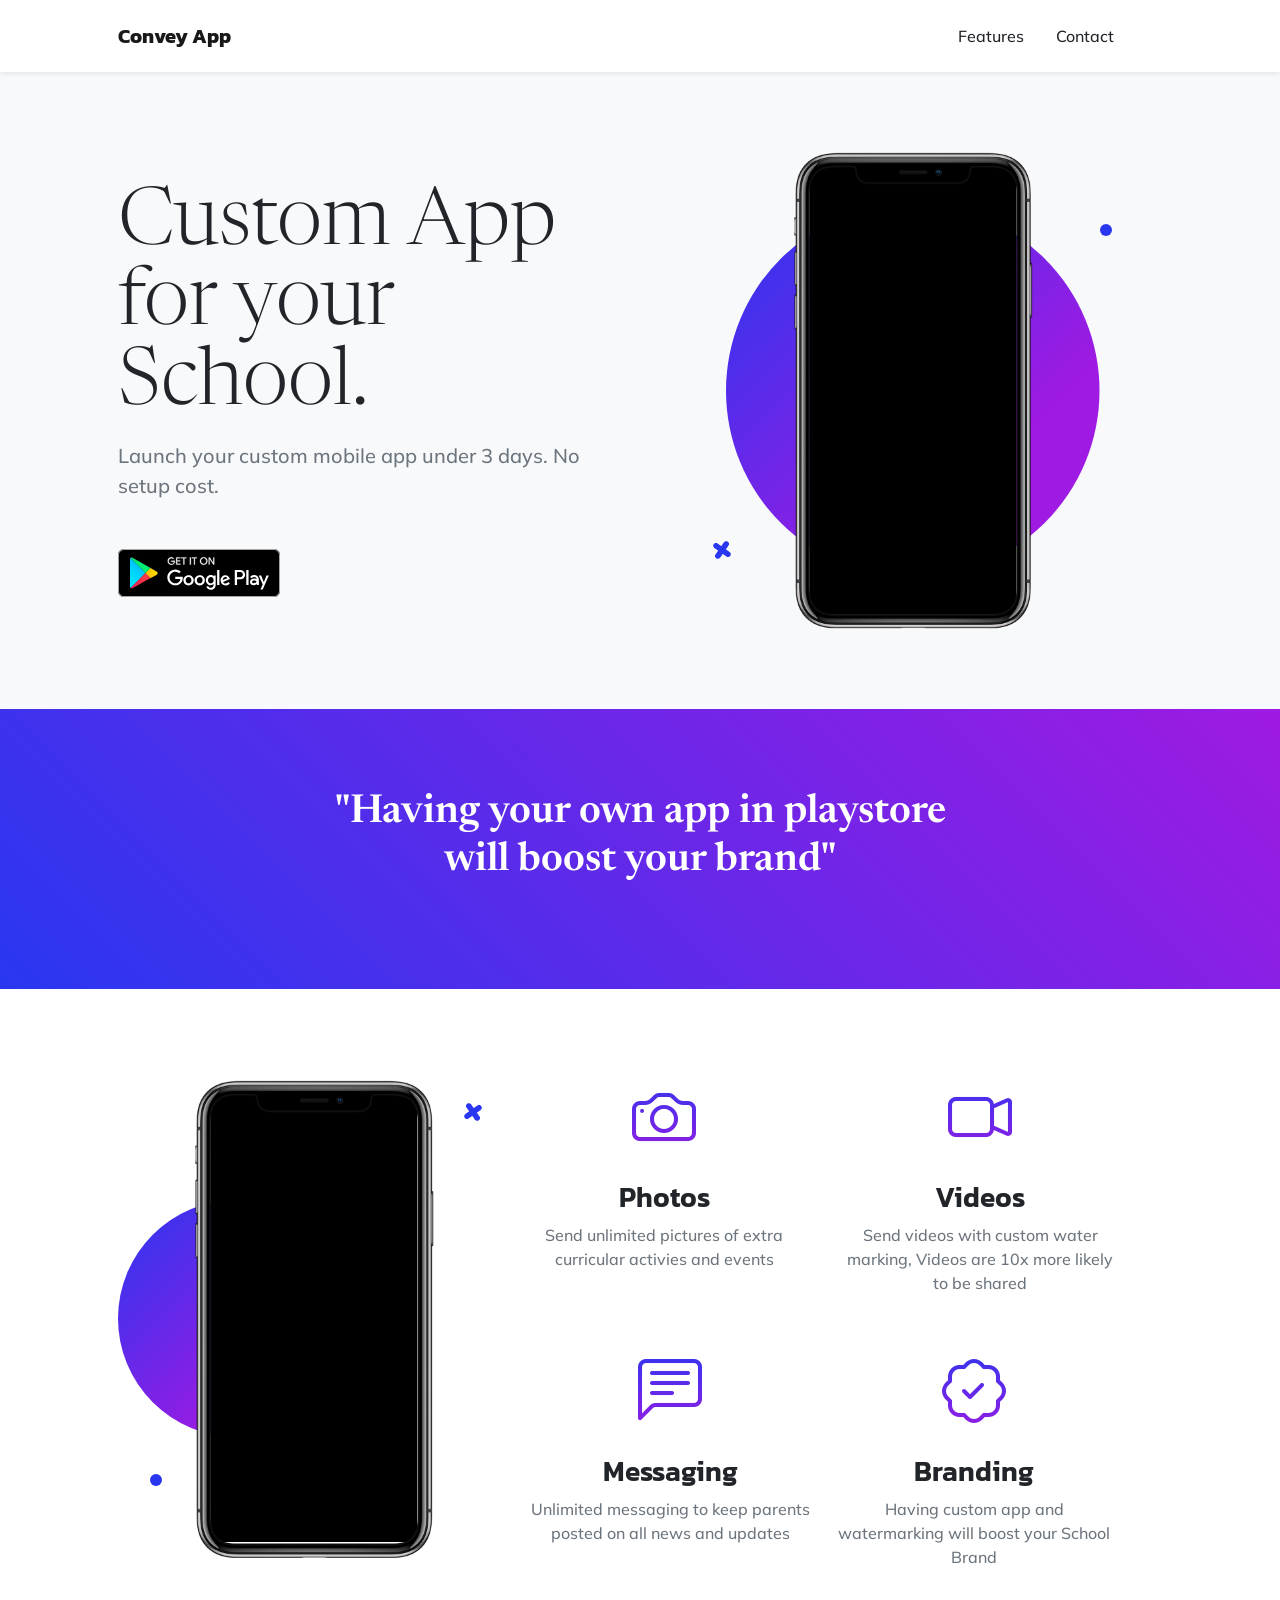
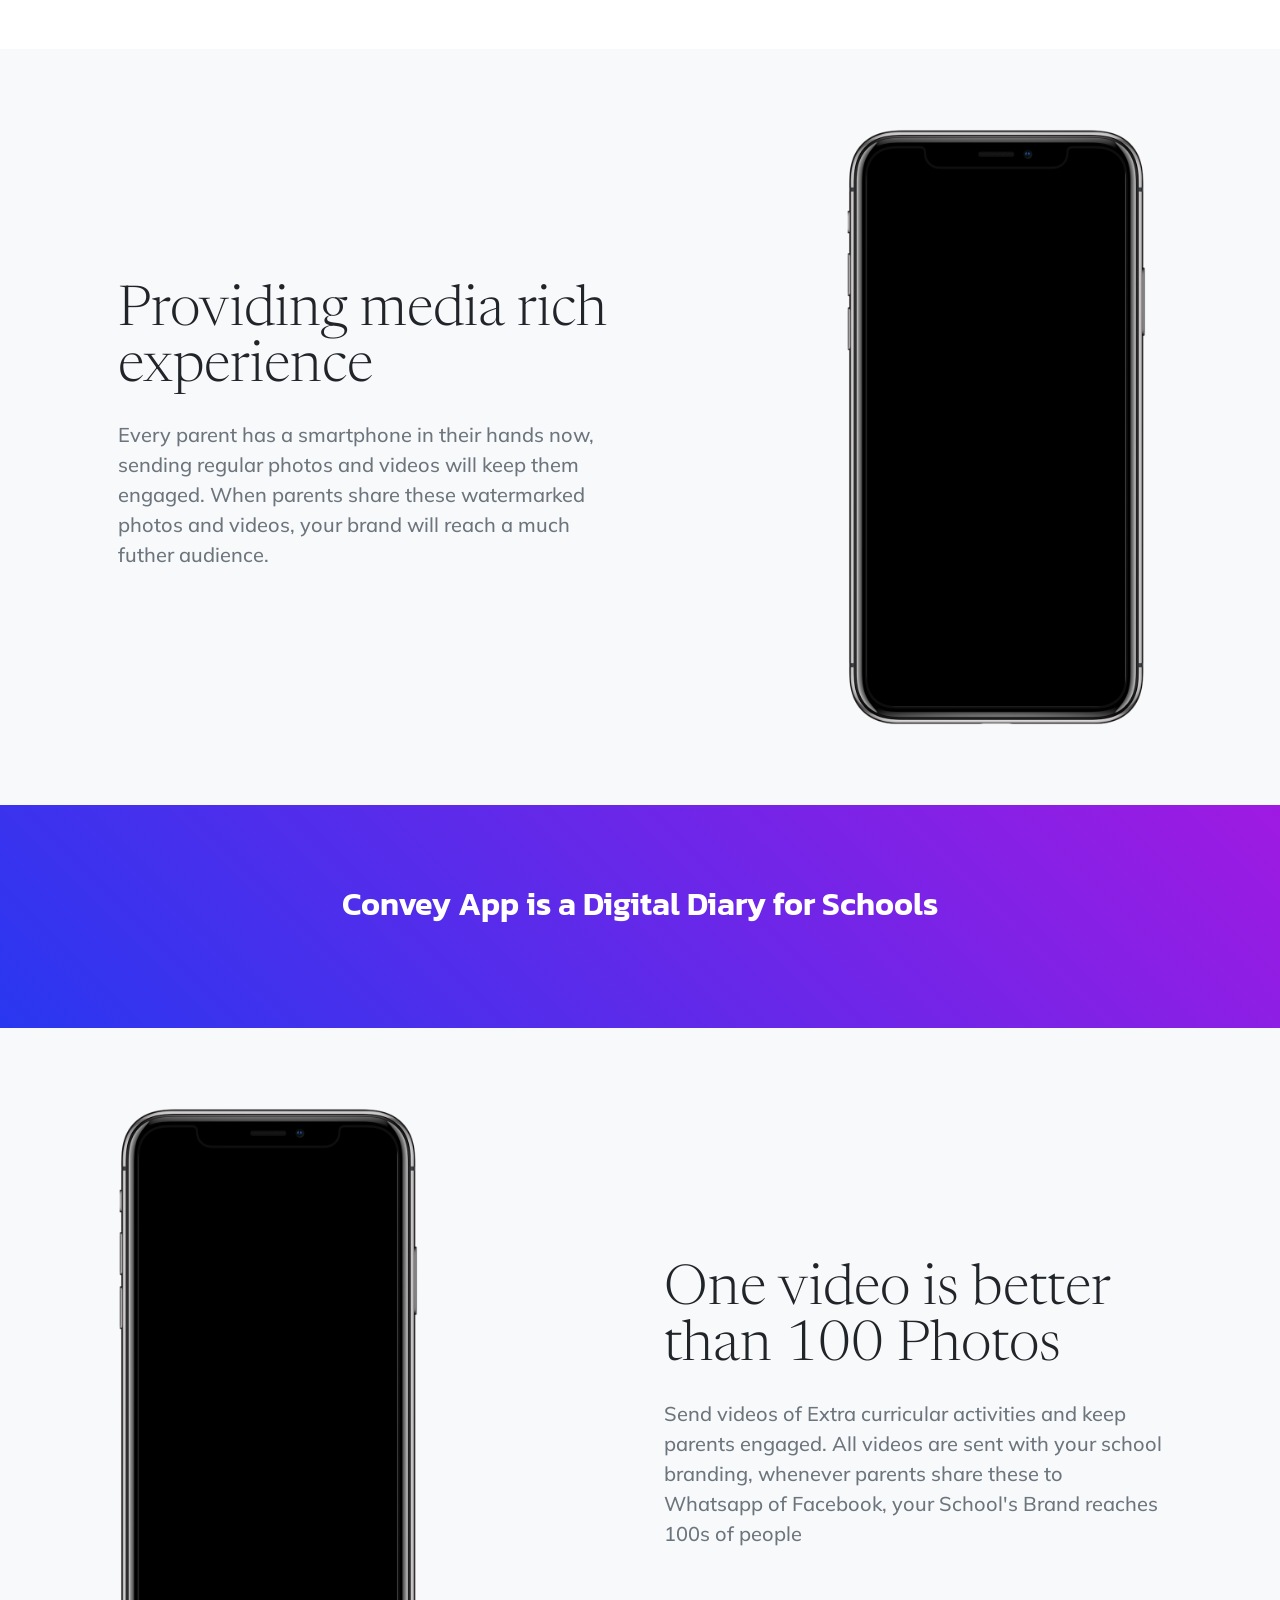
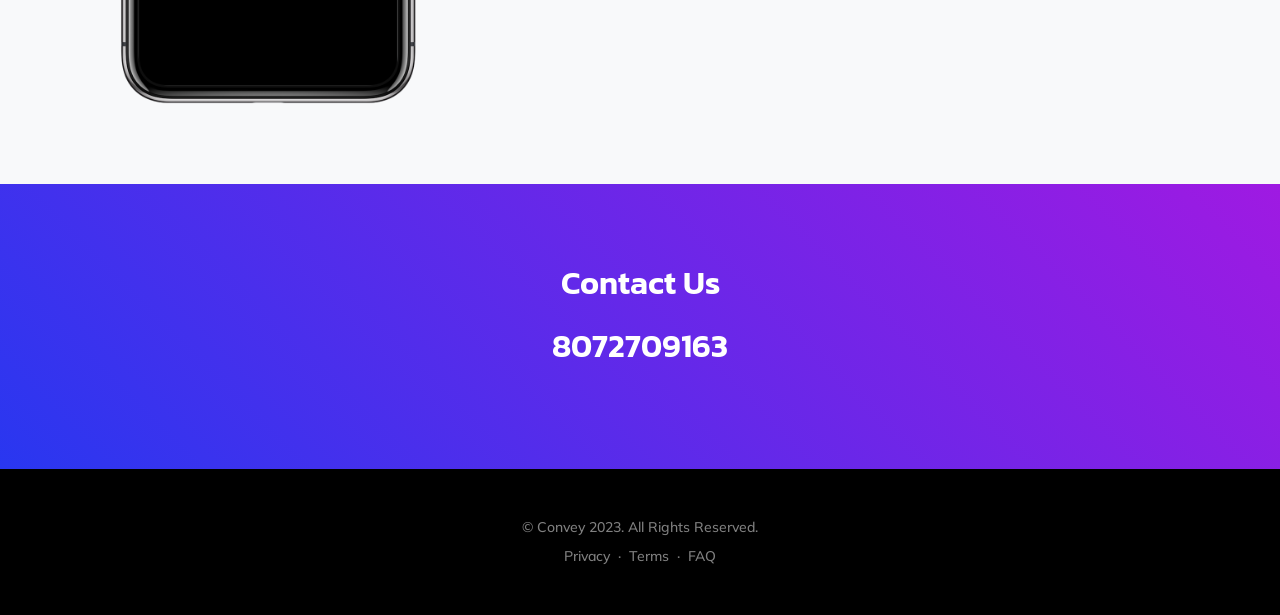
==== index.html @ 908a6364 "Update index.html" ====
<!DOCTYPE html>
<html lang="en">
    <head>
        <meta charset="utf-8" />
        <meta name="viewport" content="width=device-width, initial-scale=1, shrink-to-fit=no" />
        <meta name="description" content="" />
        <meta name="author" content="" />
        <title>Convey</title>
        <link rel="icon" type="image/x-icon" href="assets/favicon.ico" />
        <!-- Bootstrap icons-->
        <link href="https://cdn.jsdelivr.net/npm/bootstrap-icons@1.5.0/font/bootstrap-icons.css" rel="stylesheet" />
        <!-- Google fonts-->
        <link rel="preconnect" href="https://fonts.gstatic.com" />
        <link href="https://fonts.googleapis.com/css2?family=Newsreader:ital,wght@0,600;1,600&amp;display=swap" rel="stylesheet" />
        <link href="https://fonts.googleapis.com/css2?family=Mulish:ital,wght@0,300;0,500;0,600;0,700;1,300;1,500;1,600;1,700&amp;display=swap" rel="stylesheet" />
        <link href="https://fonts.googleapis.com/css2?family=Kanit:ital,wght@0,400;1,400&amp;display=swap" rel="stylesheet" />
        <!-- Core theme CSS (includes Bootstrap)-->
        <link href="css/styles.css" rel="stylesheet" />
    </head>
    <body id="page-top">
        <!-- Navigation-->
        <nav class="navbar navbar-expand-lg navbar-light fixed-top shadow-sm" id="mainNav">
            <div class="container px-5">
                <a class="navbar-brand fw-bold" href="#page-top">Convey App  </a>
                <button class="navbar-toggler" type="button" data-bs-toggle="collapse" data-bs-target="#navbarResponsive" aria-controls="navbarResponsive" aria-expanded="false" aria-label="Toggle navigation">
                    Menu
                    <i class="bi-list"></i>
                </button>
                <div class="collapse navbar-collapse" id="navbarResponsive">
                    <ul class="navbar-nav ms-auto me-4 my-3 my-lg-0">
                        <li class="nav-item"><a class="nav-link me-lg-3" href="#features">Features</a></li>
                        <li class="nav-item"><a class="nav-link me-lg-3" href="#download">Contact</a></li>
                    </ul>
                    
                </div>
            </div>
        </nav>
        <!-- Mashead header-->
        <header class="masthead">
            <div class="container px-5">
                <div class="row gx-5 align-items-center">
                    <div class="col-lg-6">
                        <!-- Mashead text and app badges-->
                        <div class="mb-5 mb-lg-0 text-center text-lg-start">
                            <h1 class="display-1 lh-1 mb-3">Custom App for your School.</h1>
                            <p class="lead fw-normal text-muted mb-5">Launch your custom mobile app under 3 days. No setup cost.</p>
                            <div class="d-flex flex-column flex-lg-row align-items-center">
                                <a class="me-lg-3 mb-4 mb-lg-0" href="#!"><img class="app-badge" src="assets/img/google-play-badge.svg" alt="..." /></a>
                          
                            </div>
                        </div>
                    </div>
                    <div class="col-lg-6">
                        <!-- Masthead device mockup feature-->
                        <div class="masthead-device-mockup">
                            <svg class="circle" viewBox="0 0 100 100" xmlns="https://www.w3.org/2000/svg">
                                <defs>
                                    <linearGradient id="circleGradient" gradientTransform="rotate(45)">
                                        <stop class="gradient-start-color" offset="0%"></stop>
                                        <stop class="gradient-end-color" offset="100%"></stop>
                                    </linearGradient>
                                </defs>
                                <circle cx="50" cy="50" r="50"></circle></svg
                            ><svg class="shape-1 d-none d-sm-block" viewBox="0 0 240.83 240.83" xmlns="https://www.w3.org/2000/svg">
                                <rect x="-32.54" y="78.39" width="305.92" height="84.05" rx="42.03" transform="translate(120.42 -49.88) rotate(45)"></rect>
                                <rect x="-32.54" y="78.39" width="305.92" height="84.05" rx="42.03" transform="translate(-49.88 120.42) rotate(-45)"></rect></svg
                            ><svg class="shape-2 d-none d-sm-block" viewBox="0 0 100 100" xmlns="https://www.w3.org/2000/svg"><circle cx="50" cy="50" r="50"></circle></svg>
                            <div class="device-wrapper">
                                <div class="device" data-device="iPhoneX" data-orientation="portrait" data-color="black">
                                    <div class="screen bg-black">
                                        <!-- PUT CONTENTS HERE:-->
                                        <!-- * * This can be a video, image, or just about anything else.-->
                                        <!-- * * Set the max width of your media to 100% and the height to-->
                                        <!-- * * 100% like the demo example below.-->
                                        <video muted="muted" autoplay="" loop="" style="max-width: 100%; height: 100%"><source src="assets/img/all_scroll.mp4" type="video/mp4" /></video>
                                    </div>
                                </div>
                            </div>
                        </div>
                    </div>
                </div>
            </div>
        </header>
        <!-- Quote/testimonial aside-->
        <aside class="text-center bg-gradient-primary-to-secondary">
            <div class="container px-5">
                <div class="row gx-5 justify-content-center">
                    <div class="col-xl-8">
                        <div class="h2 fs-1 text-white mb-4">"Having your own app in playstore will boost your brand"</div>
                        
                    </div>
                </div>
            </div>
        </aside>
        <!-- App features section-->
        <section id="features">
            <div class="container px-5">
                <div class="row gx-5 align-items-center">
                    <div class="col-lg-8 order-lg-1 mb-5 mb-lg-0">
                        <div class="container-fluid px-5">
                            <div class="row gx-5">
                                <div class="col-md-6 mb-5">
                                    <!-- Feature item-->
                                    <div class="text-center">
                                        <i class="bi-camera icon-feature text-gradient d-block mb-3"></i>
                                        <h3 class="font-alt">Photos </h3>
                                        <p class="text-muted mb-0">Send unlimited pictures of extra curricular activies and events</p>
                                    </div>
                                </div>
                                <div class="col-md-6 mb-5">
                                    <!-- Feature item-->
                                    <div class="text-center">
                                        <i class="bi-camera-video icon-feature text-gradient d-block mb-3"></i>
                                        <h3 class="font-alt">Videos</h3>
                                        <p class="text-muted mb-0">Send videos with custom water marking, Videos are 10x more likely to be shared </p>
                                    </div>
                                </div>
                            </div>
                            <div class="row">
                                <div class="col-md-6 mb-5 mb-md-0">
                                    <!-- Feature item-->
                                    <div class="text-center">
                                        <i class="bi-chat-left-text icon-feature text-gradient d-block mb-3"></i>
                                        <h3 class="font-alt">Messaging</h3>
                                        <p class="text-muted mb-0">Unlimited messaging to keep parents posted on all news and updates</p>
                                    </div>
                                </div>
                                <div class="col-md-6">
                                    <!-- Feature item-->
                                    <div class="text-center">
                                        <i class="bi-patch-check icon-feature text-gradient d-block mb-3"></i>
                                        <h3 class="font-alt">Branding</h3>
                                        <p class="text-muted mb-0">Having custom app and watermarking will boost your School Brand</p>
                                    </div>
                                </div>
                            </div>
                        </div>
                    </div>
                    <div class="col-lg-4 order-lg-0">
                        <!-- Features section device mockup-->
                        <div class="features-device-mockup">
                            <svg class="circle" viewBox="0 0 100 100" xmlns="https://www.w3.org/2000/svg">
                                <defs>
                                    <linearGradient id="circleGradient" gradientTransform="rotate(45)">
                                        <stop class="gradient-start-color" offset="0%"></stop>
                                        <stop class="gradient-end-color" offset="100%"></stop>
                                    </linearGradient>
                                </defs>
                                <circle cx="50" cy="50" r="50"></circle></svg
                            ><svg class="shape-1 d-none d-sm-block" viewBox="0 0 240.83 240.83" xmlns="https://www.w3.org/2000/svg">
                                <rect x="-32.54" y="78.39" width="305.92" height="84.05" rx="42.03" transform="translate(120.42 -49.88) rotate(45)"></rect>
                                <rect x="-32.54" y="78.39" width="305.92" height="84.05" rx="42.03" transform="translate(-49.88 120.42) rotate(-45)"></rect></svg
                            ><svg class="shape-2 d-none d-sm-block" viewBox="0 0 100 100" xmlns="https://www.w3.org/2000/svg"><circle cx="50" cy="50" r="50"></circle></svg>
                            <div class="device-wrapper">
                                <div class="device" data-device="iPhoneX" data-orientation="portrait" data-color="black">
                                    <div class="screen bg-black">
                                        <!-- PUT CONTENTS HERE:-->
                                        <!-- * * This can be a video, image, or just about anything else.-->
                                        <!-- * * Set the max width of your media to 100% and the height to-->
                                        <!-- * * 100% like the demo example below.-->
                                        <video muted="muted" autoplay="" loop="" style="max-width: 100%; height: 100%"><source src="assets/img/no_scroll.mp4" type="video/mp4" /></video>
                                    </div>
                                </div>
                            </div>
                        </div>
                    </div>
                </div>
            </div>
        </section>
        <!-- Basic features section-->
        <section class="bg-light">
            <div class="container px-5">
                <div class="row gx-5 align-items-center justify-content-center justify-content-lg-between">
                    <div class="col-12 col-lg-6">
                        <h2 class="display-4 lh-1 mb-4">Providing media rich experience</h2>
                        <p class="lead fw-normal text-muted mb-5 mb-lg-0">Every parent has a smartphone in their hands now, sending regular photos and videos will keep them engaged. When parents share these watermarked photos and videos, your brand will reach a much futher audience.</p>
                    </div>
                    <div class="col-sm-6 col-md-4">
                        <!-- <div class="px-5 px-sm-0"><img class="img-fluid rounded-circle" src="assets/img/covid.png" alt="..." /></div> -->
                        <div class="device-wrapper">
                            <div class="device" data-device="iPhoneX" data-orientation="portrait" data-color="black">
                                <div class="screen bg-black">
                                    <!-- PUT CONTENTS HERE:-->
                                    <!-- * * This can be a video, image, or just about anything else.-->
                                    <!-- * * Set the max width of your media to 100% and the height to-->
                                    <!-- * * 100% like the demo example below.-->
                                    <video muted="muted" autoplay="" loop="" style="max-width: 100%; height: 100%"><source src="assets/img/photo_scroll.mp4" type="video/mp4" /></video>
                                </div>
                            </div>
                        </div>
                    </div>
                   
                </div>
            </div>
        </section>  
         <section class="bg-gradient-primary-to-secondary" id="">
            <div class="container px-5">
                <!-- <h2 class="text-center text-white font-alt mb-4">Contact Now </h2> -->
                 <h2 class="text-center text-white font-alt mb-4">Convey App is a Digital Diary for Schools </h2>
                
            </div>
        </section>
        <!-- Call to action section-->
        <section class="bg-light">
            <div class="container px-5">
                <div class="row gx-5 align-items-center justify-content-center justify-content-lg-between">
                    <div class="col-sm-6 col-md-4">
                        <div class="device-wrapper">
                            <div class="device" data-device="iPhoneX" data-orientation="portrait" data-color="black">
                                <div class="screen bg-black">
                                    <!-- PUT CONTENTS HERE:-->
                                    <!-- * * This can be a video, image, or just about anything else.-->
                                    <!-- * * Set the max width of your media to 100% and the height to-->
                                    <!-- * * 100% like the demo example below.-->
                                    <video muted="muted" autoplay="" loop="" style="max-width: 100%; height: 100%"><source src="assets/img/video_scroll.mp4" type="video/mp4" /></video>
                                </div>
                            </div>
                        </div>
                    </div>
                    <div class="col-12 col-lg-6">
                        <!-- <div class="px-5 px-sm-0"><img class="img-fluid rounded-circle" src="assets/img/covid.png" alt="..." /></div> -->
                        <h2 class="display-4 lh-1 mb-4">One video is better than 100 Photos</h2>
                        <p class="lead fw-normal text-muted mb-5 mb-lg-0">Send videos of Extra curricular activities and keep parents engaged. All videos are sent with your school branding, whenever parents share these to Whatsapp of Facebook, your School's Brand reaches 100s of people</p>
                    </div>
                   
                </div>
            </div>
        </section>  
        <!-- App badge section-->
        <section class="bg-gradient-primary-to-secondary" id="download">
            <div class="container px-5">
                <h2 class="text-center text-white font-alt mb-4">Contact Us</h2>
                 <h2 class="text-center text-white font-alt mb-4">8072709163</h2>
                
            </div>
        </section>
        <!-- Footer-->
        <footer class="bg-black text-center py-5">
            <div class="container px-5">
                <div class="text-white-50 small">
                    <div class="mb-2">&copy; Convey 2023. All Rights Reserved.</div>
                    <a href="#!">Privacy</a>
                    <span class="mx-1">&middot;</span>
                    <a href="#!">Terms</a>
                    <span class="mx-1">&middot;</span>
                    <a href="#!">FAQ</a>
                </div>
            </div>
        </footer>
        <!-- Feedback Modal-->
        <div class="modal fade" id="feedbackModal" tabindex="-1" aria-labelledby="feedbackModalLabel" aria-hidden="true">
            <div class="modal-dialog modal-dialog-centered">
                <div class="modal-content">
                    <div class="modal-header bg-gradient-primary-to-secondary p-4">
                        <h5 class="modal-title font-alt text-white" id="feedbackModalLabel">Send feedback</h5>
                        <button class="btn-close btn-close-white" type="button" data-bs-dismiss="modal" aria-label="Close"></button>
                    </div>
                    <div class="modal-body border-0 p-4">
                        <!-- * * * * * * * * * * * * * * *-->
                        <!-- * * SB Forms Contact Form * *-->
                        <!-- * * * * * * * * * * * * * * *-->
                        <!-- This form is pre-integrated with SB Forms.-->
                        <!-- To make this form functional, sign up at-->
                        <!-- https://startbootstrap.com/solution/contact-forms-->
                        <!-- to get an API token!-->
                        <form id="contactForm" data-sb-form-api-token="API_TOKEN">
                            <!-- Name input-->
                            <div class="form-floating mb-3">
                                <input class="form-control" id="name" type="text" placeholder="Enter your name..." data-sb-validations="required" />
                                <label for="name">Full name</label>
                                <div class="invalid-feedback" data-sb-feedback="name:required">A name is required.</div>
                            </div>
                            <!-- Email address input-->
                            <div class="form-floating mb-3">
                                <input class="form-control" id="email" type="email" placeholder="name@example.com" data-sb-validations="required,email" />
                                <label for="email">Email address</label>
                                <div class="invalid-feedback" data-sb-feedback="email:required">An email is required.</div>
                                <div class="invalid-feedback" data-sb-feedback="email:email">Email is not valid.</div>
                            </div>
                            <!-- Phone number input-->
                            <div class="form-floating mb-3">
                                <input class="form-control" id="phone" type="tel" placeholder="(123) 456-7890" data-sb-validations="required" />
                                <label for="phone">Phone number</label>
                                <div class="invalid-feedback" data-sb-feedback="phone:required">A phone number is required.</div>
                            </div>
                            <!-- Message input-->
                            <div class="form-floating mb-3">
                                <textarea class="form-control" id="message" type="text" placeholder="Enter your message here..." style="height: 10rem" data-sb-validations="required"></textarea>
                                <label for="message">Message</label>
                                <div class="invalid-feedback" data-sb-feedback="message:required">A message is required.</div>
                            </div>
                            <!-- Submit success message-->
                            <!---->
                            <!-- This is what your users will see when the form-->
                            <!-- has successfully submitted-->
                            <div class="d-none" id="submitSuccessMessage">
                                <div class="text-center mb-3">
                                    <div class="fw-bolder">Form submission successful!</div>
                                    To activate this form, sign up at
                                    <br />
                                    <a href="https://startbootstrap.com/solution/contact-forms">https://startbootstrap.com/solution/contact-forms</a>
                                </div>
                            </div>
                            <!-- Submit error message-->
                            <!---->
                            <!-- This is what your users will see when there is-->
                            <!-- an error submitting the form-->
                            <div class="d-none" id="submitErrorMessage"><div class="text-center text-danger mb-3">Error sending message!</div></div>
                            <!-- Submit Button-->
                            <div class="d-grid"><button class="btn btn-primary rounded-pill btn-lg disabled" id="submitButton" type="submit">Submit</button></div>
                        </form>
                    </div>
                </div>
            </div>
        </div>
        <!-- Bootstrap core JS-->
        <script src="https://cdn.jsdelivr.net/npm/bootstrap@5.0.2/dist/js/bootstrap.bundle.min.js"></script>
        <!-- Core theme JS-->
        <script src="js/scripts.js"></script>
        <!-- * * * * * * * * * * * * * * * * * * * * * * * * * * * * * * * * * * * * * * * *-->
        <!-- * *                               SB Forms JS                               * *-->
        <!-- * * Activate your form at https://startbootstrap.com/solution/contact-forms * *-->
        <!-- * * * * * * * * * * * * * * * * * * * * * * * * * * * * * * * * * * * * * * * *-->
        <script src="https://cdn.startbootstrap.com/sb-forms-latest.js"></script>
    </body>
</html>
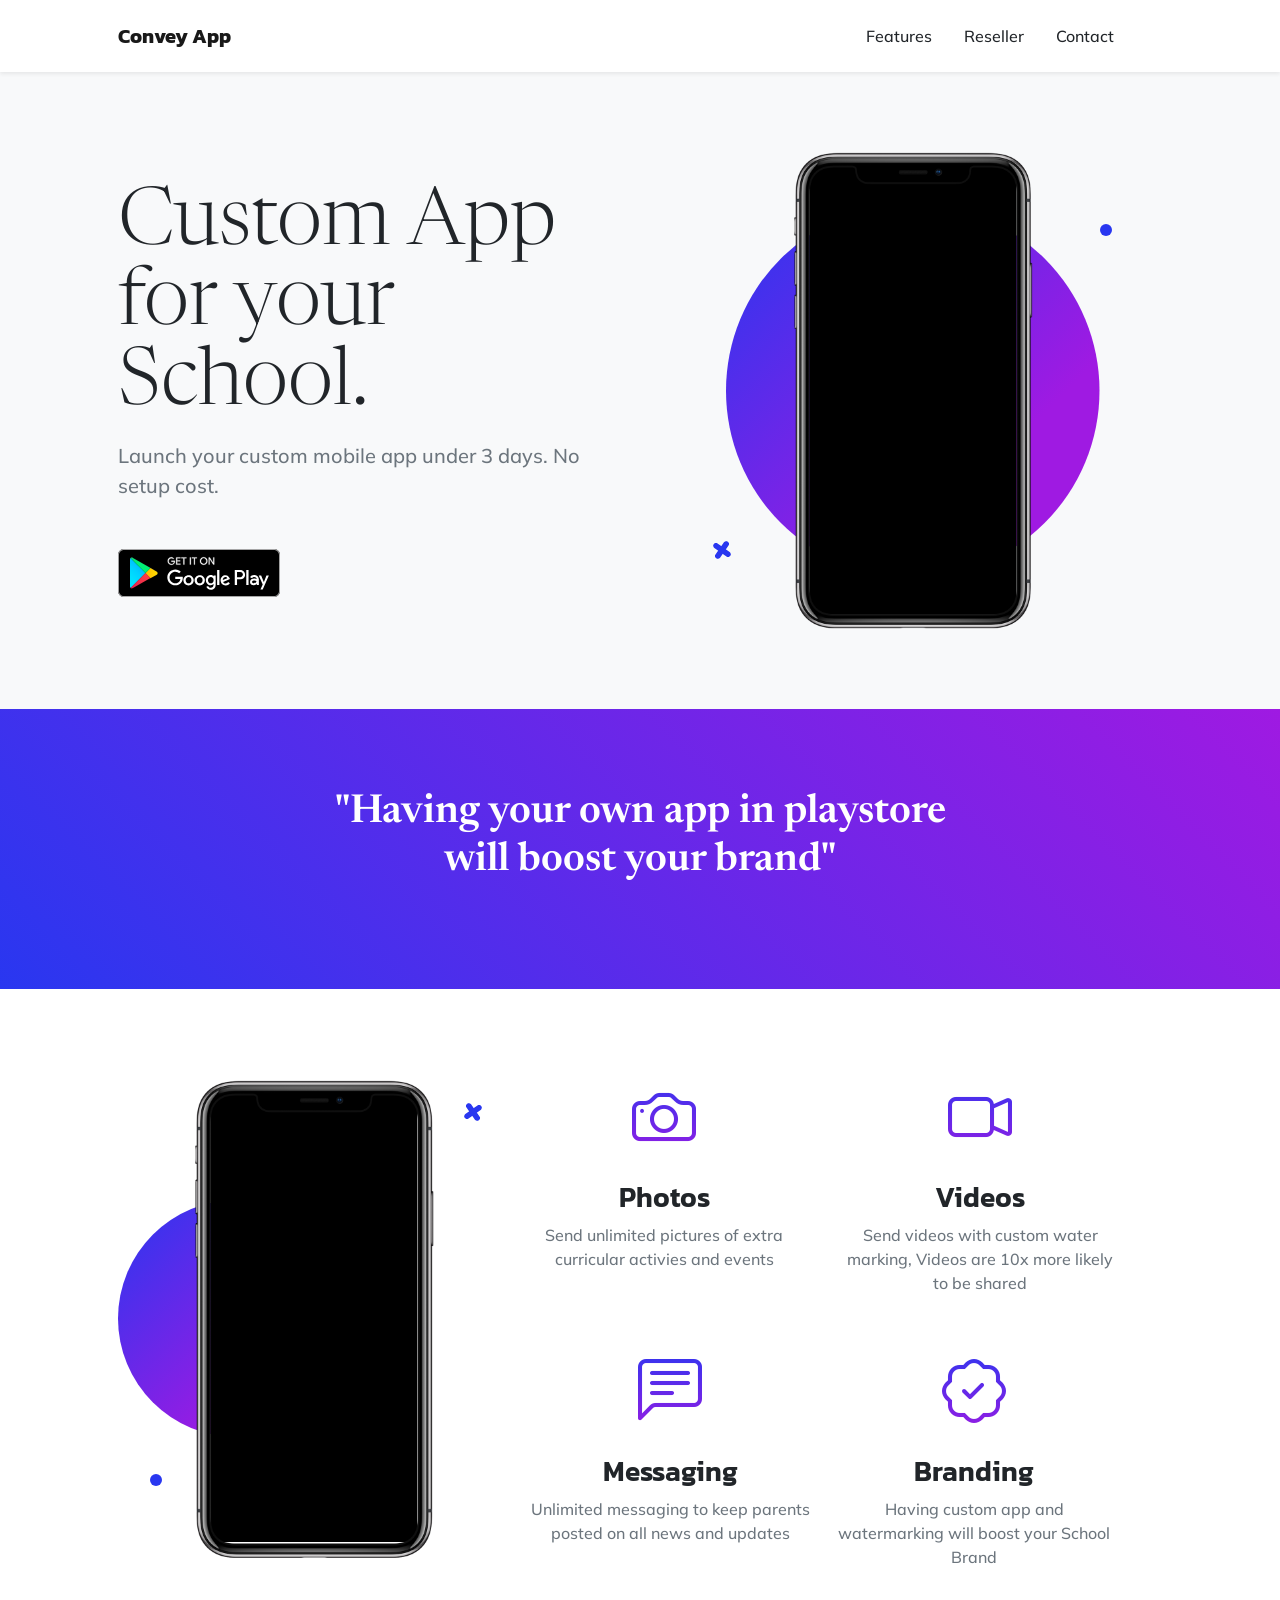
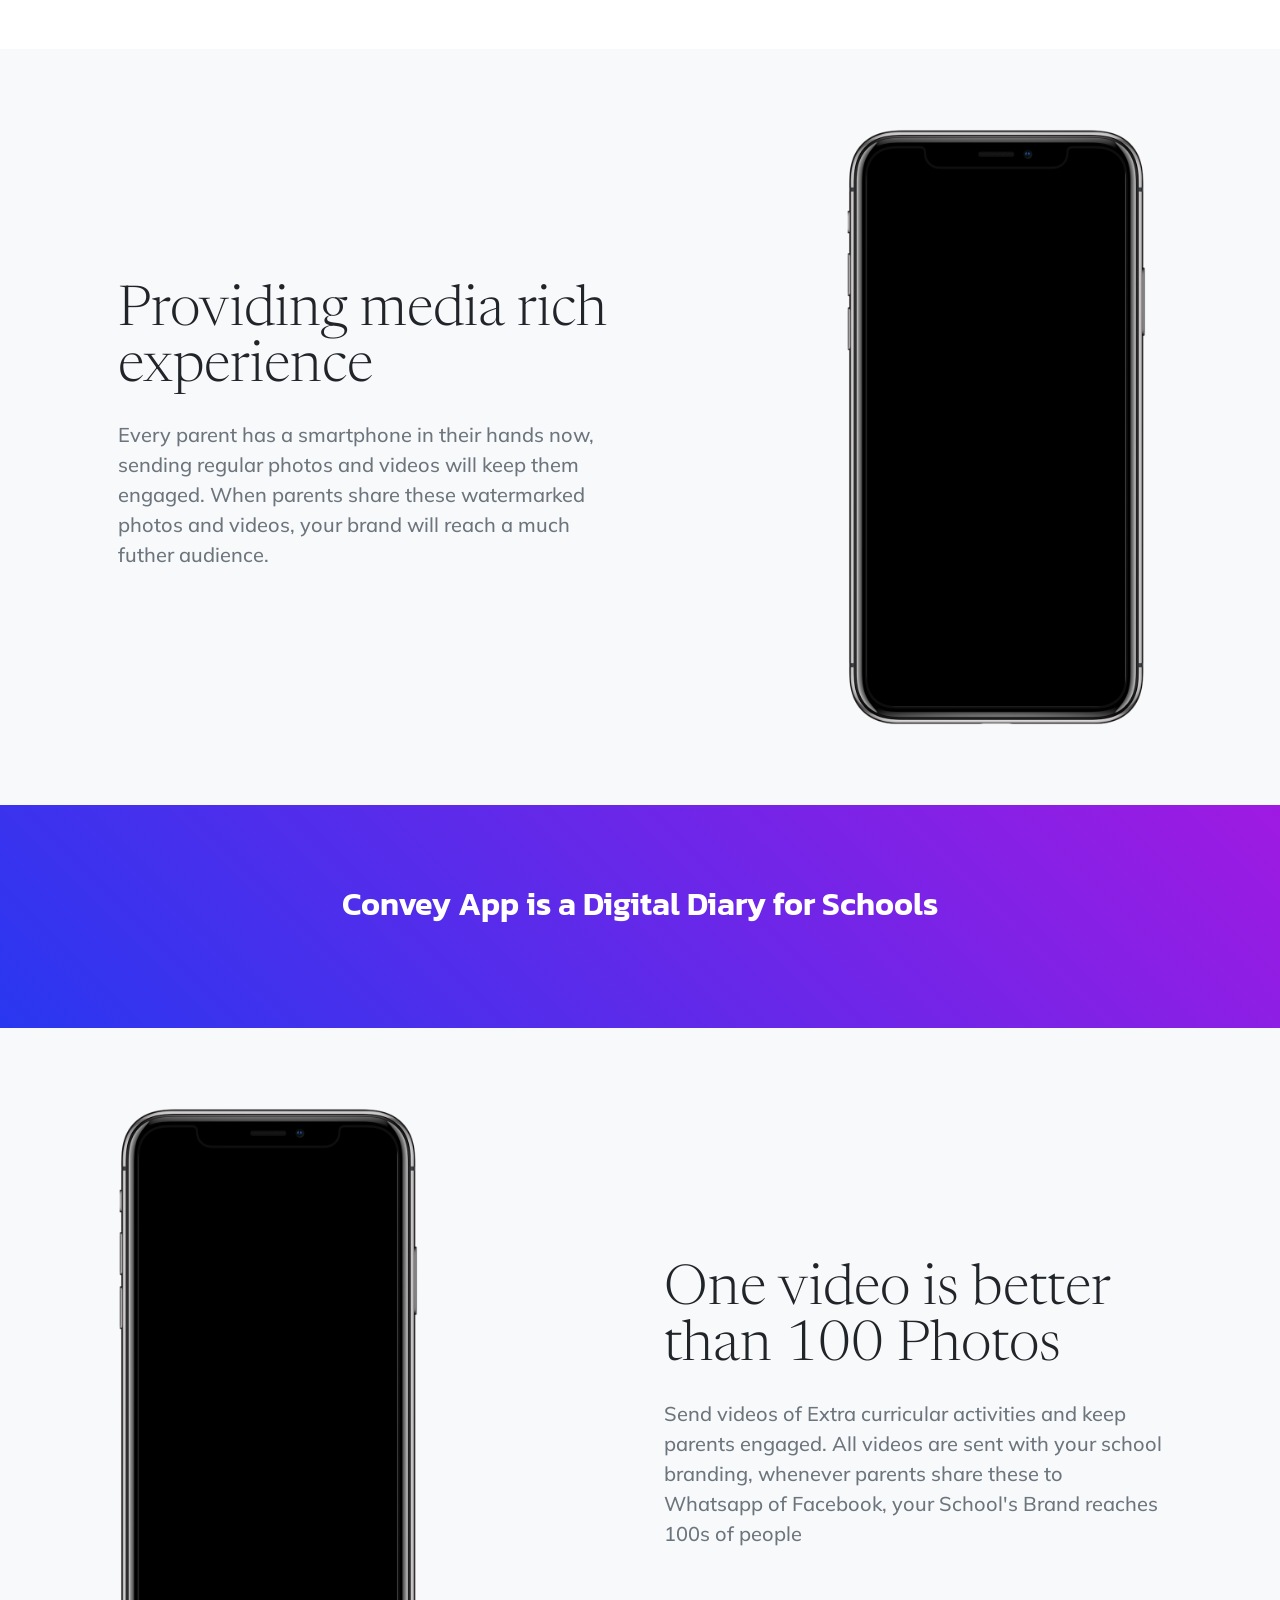
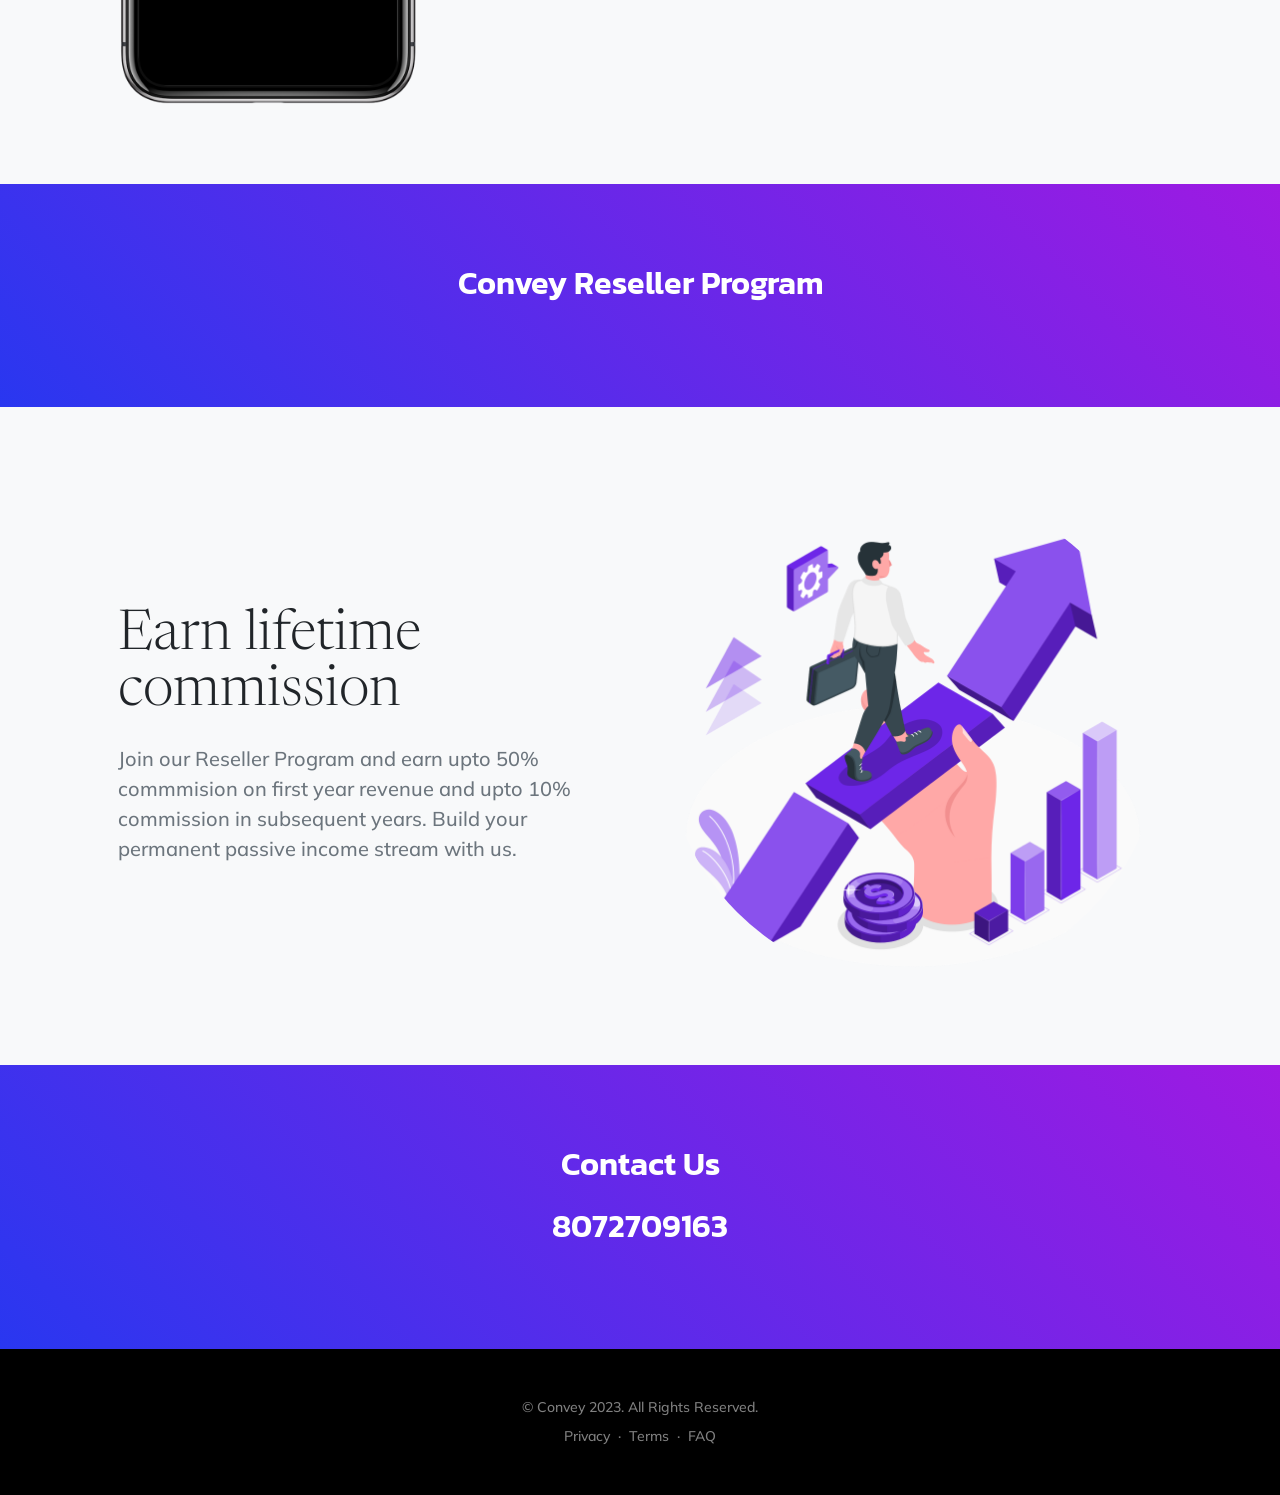
==== commit b778316b: "reseller program added" ====
--- a/index.html
+++ b/index.html
@@ -28,8 +28,11 @@
                 </button>
                 <div class="collapse navbar-collapse" id="navbarResponsive">
                     <ul class="navbar-nav ms-auto me-4 my-3 my-lg-0">
+                        
                         <li class="nav-item"><a class="nav-link me-lg-3" href="#features">Features</a></li>
-                        <li class="nav-item"><a class="nav-link me-lg-3" href="#download">Contact</a></li>
+                        <li class="nav-item"><a class="nav-link me-lg-3" href="#reseller">Reseller</a></li>
+                        <li class="nav-item"><a class="nav-link me-lg-3" href="#contact">Contact</a></li>
+                        
                     </ul>
                     
                 </div>
@@ -227,11 +230,32 @@
             </div>
         </section>  
         <!-- App badge section-->
-        <section class="bg-gradient-primary-to-secondary" id="download">
-            <div class="container px-5">
-                <h2 class="text-center text-white font-alt mb-4">Contact Us</h2>
+        <section class="bg-gradient-primary-to-secondary" id="reseller">
+            <div class="container px-5">
+                <h2 class="text-center text-white font-alt mb-4">Convey Reseller Program  </h2>
+                
+            </div>
+        </section>
+        <section class="bg-light">
+            <div class="container px-5">
+                <div class="row gx-5 align-items-center justify-content-center justify-content-lg-between">
+                    <div class="col-12 col-lg-6">
+                        <h2 class="display-4 lh-1 mb-4">Earn lifetime commission</h2>
+                        <p class="lead fw-normal text-muted mb-5 mb-lg-0">Join our Reseller Program and earn upto 50% commmision on first year revenue and upto 10% commission in subsequent years. Build your permanent passive income stream with us.</p>
+                    </div>
+                    <div class="col-sm-8 col-md-6">
+                        <div class="px-5 px-sm-0"><img class="img-fluid rounded-circle" src="assets/img/reseller_1.png" alt="..." /></div>
+                    </div>
+                   
+                </div>
+            </div>
+        </section>  
+         <section class="bg-gradient-primary-to-secondary" id="contact">
+            <div class="container px-5">
+                <!-- <h2 class="text-center text-white font-alt mb-4">Contact Now </h2> -->
+                 
+                 <h2 class="text-center text-white font-alt mb-4">Contact Us</h2>
                  <h2 class="text-center text-white font-alt mb-4">8072709163</h2>
-                
             </div>
         </section>
         <!-- Footer-->
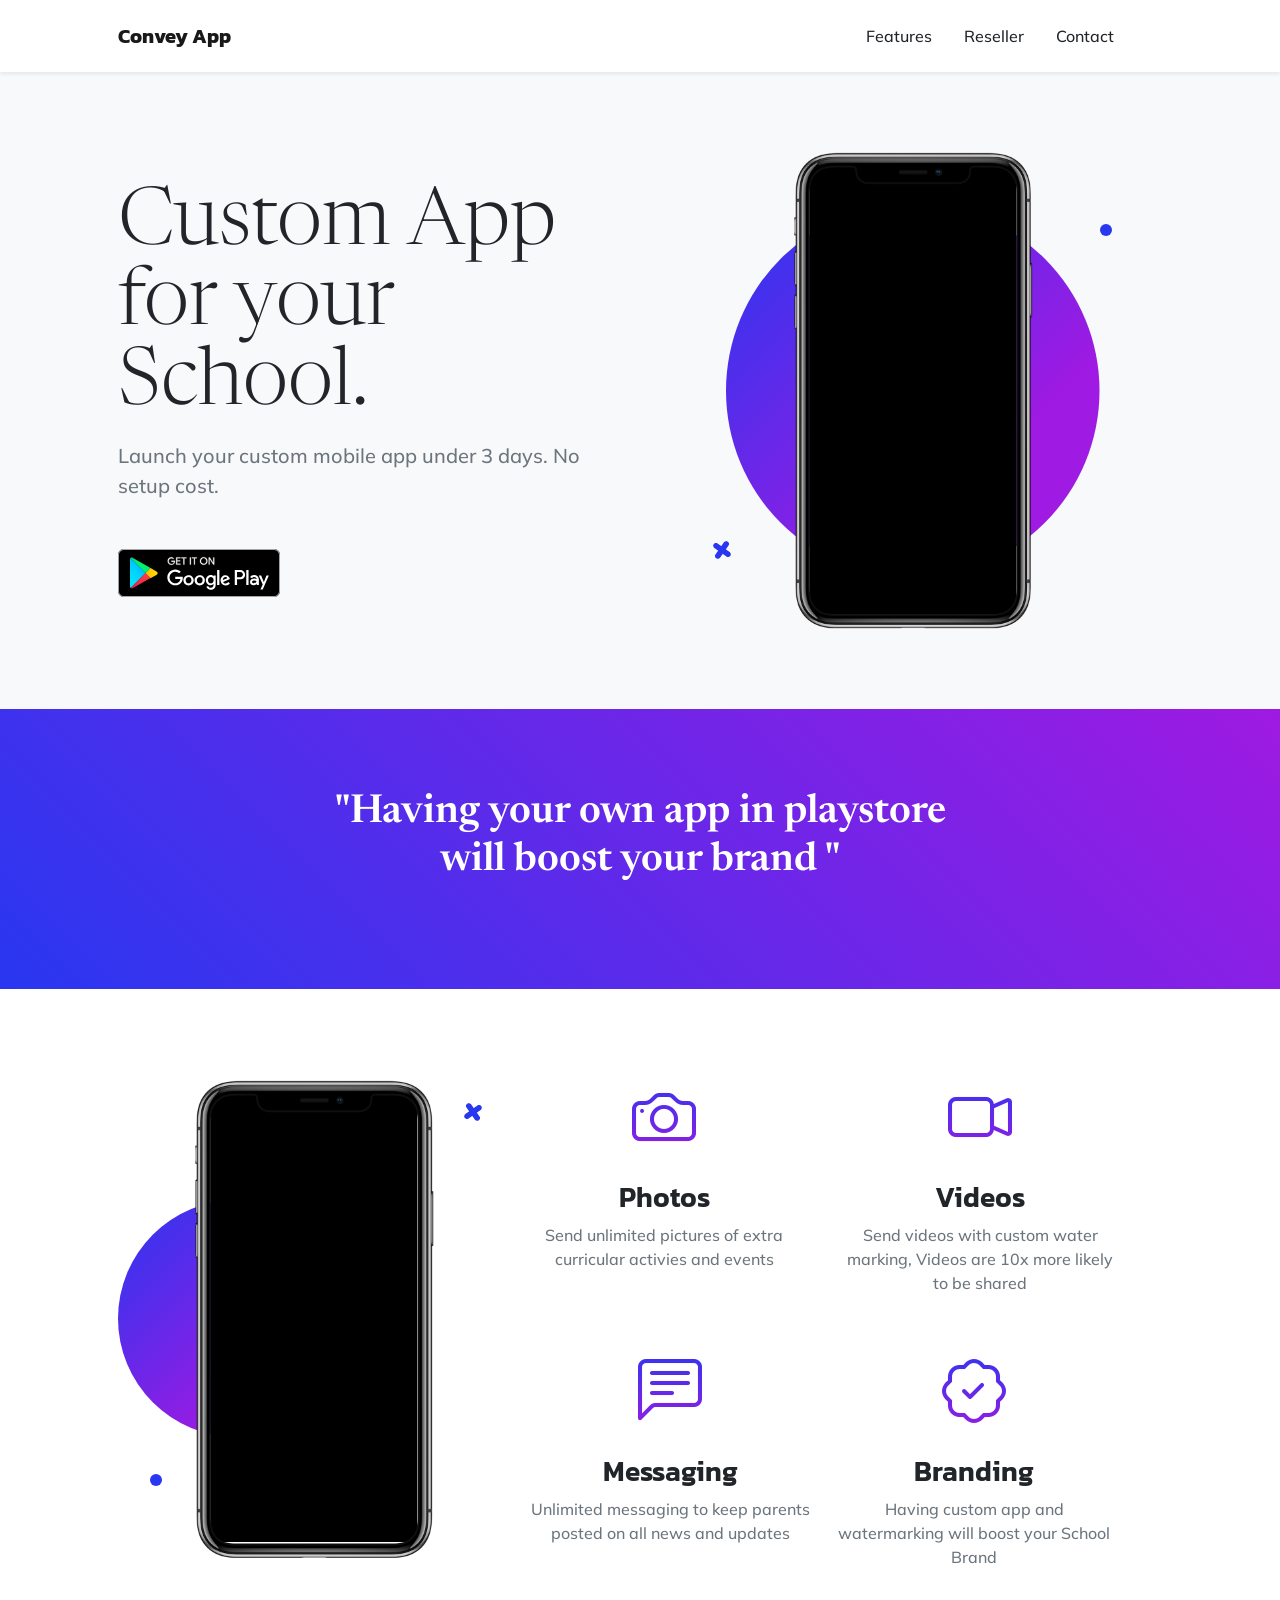
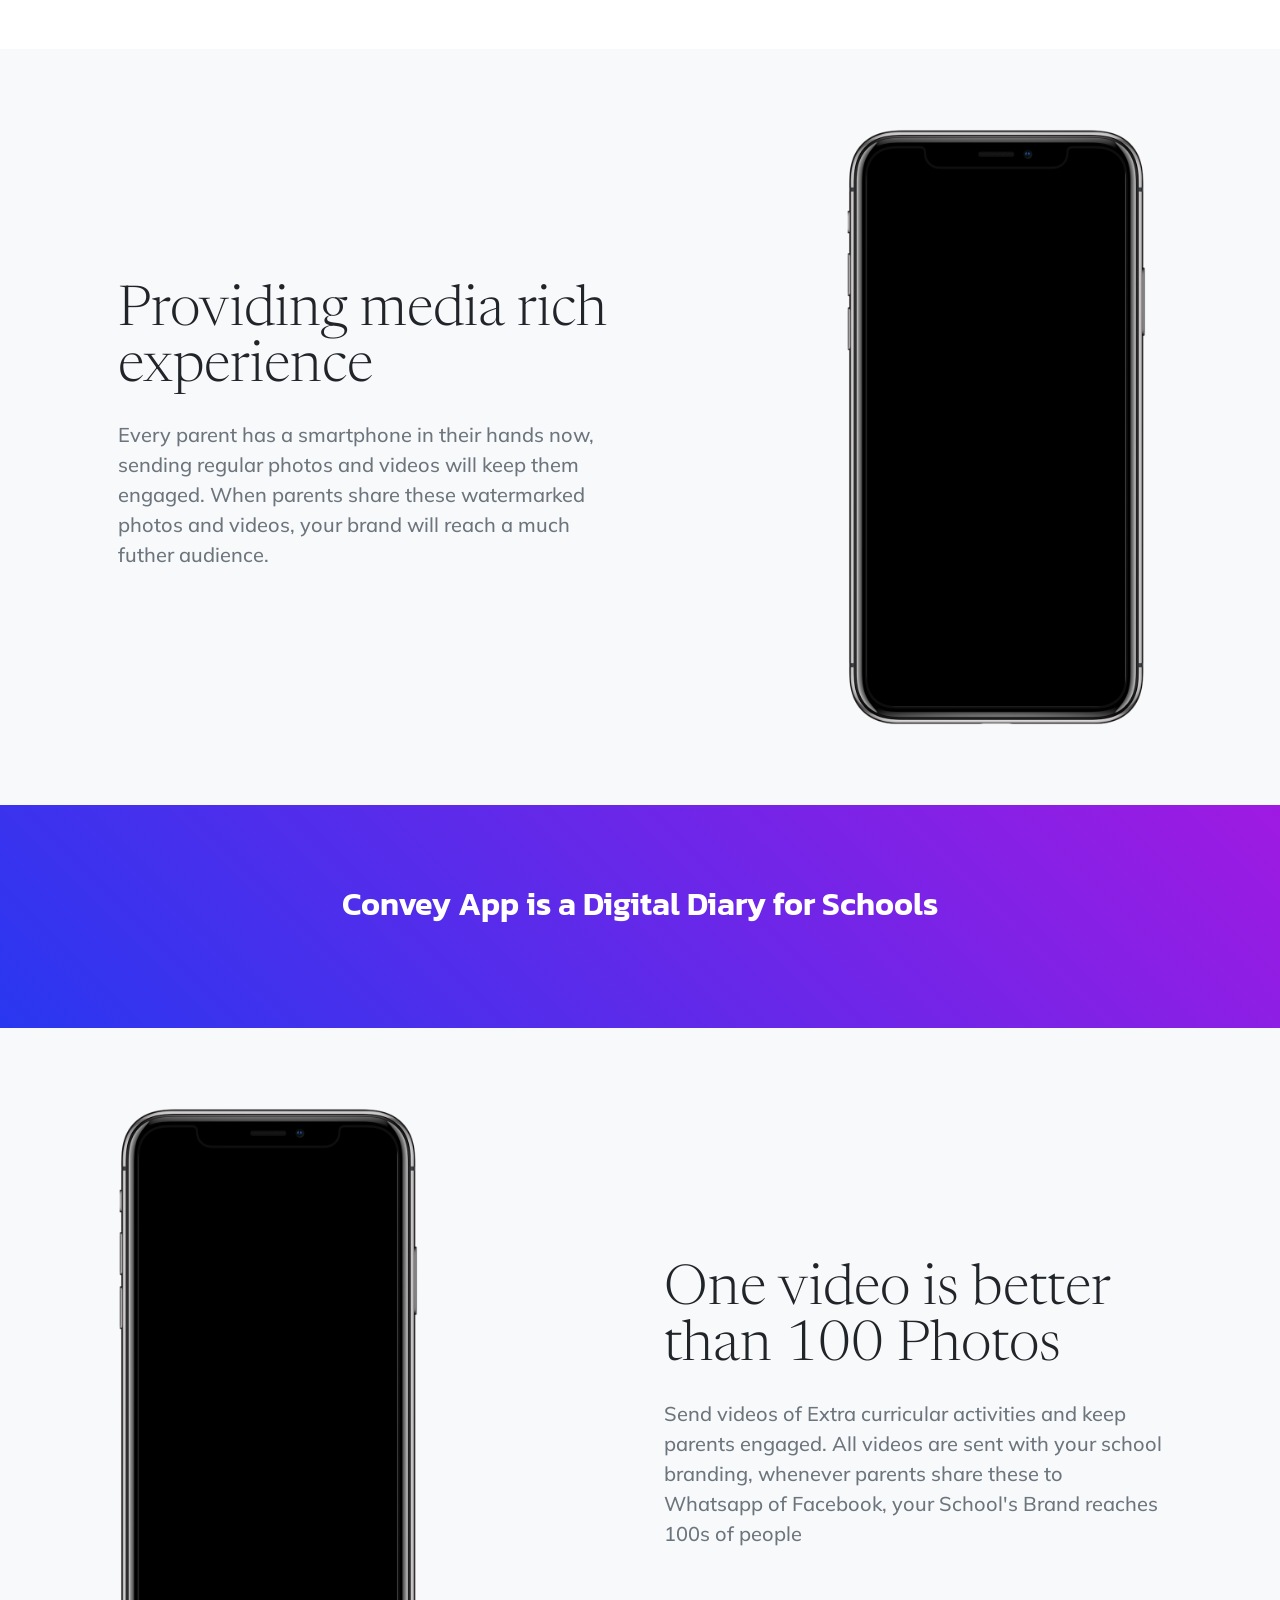
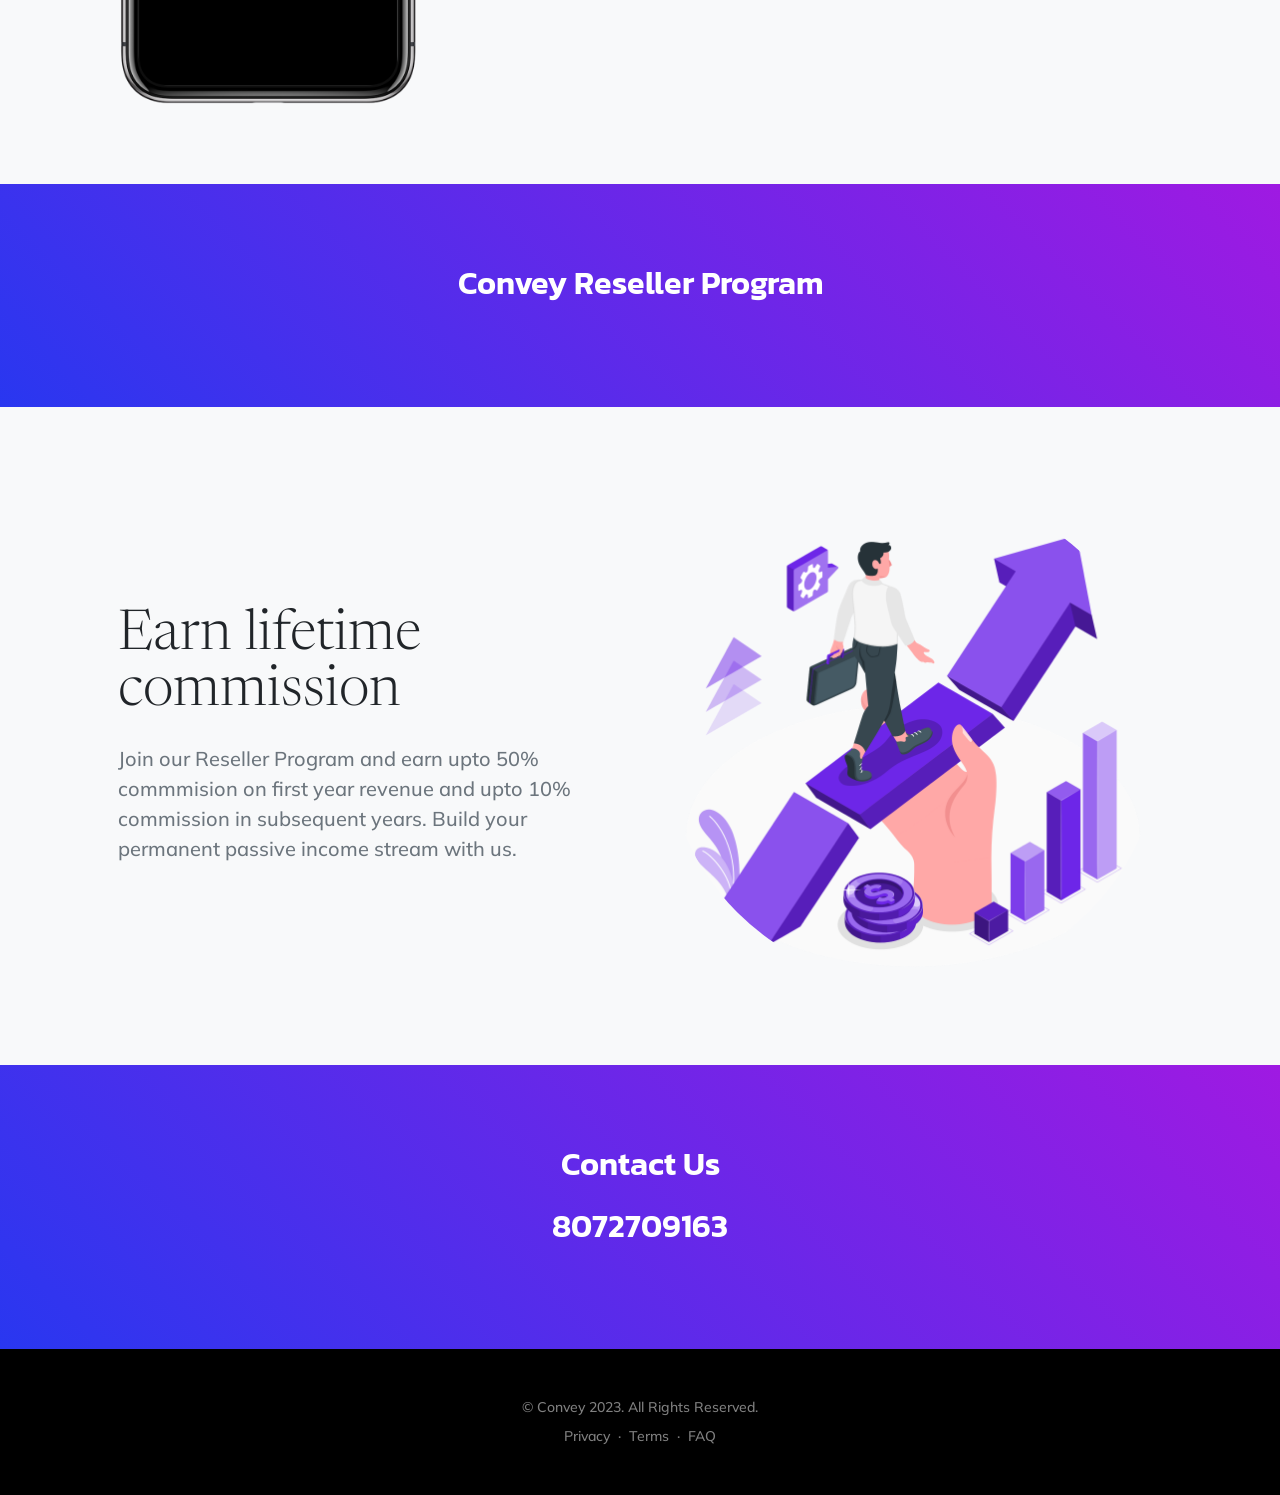
==== commit aec98d1c: "Update index.html" ====
--- a/index.html
+++ b/index.html
@@ -21,7 +21,7 @@
         <!-- Navigation-->
         <nav class="navbar navbar-expand-lg navbar-light fixed-top shadow-sm" id="mainNav">
             <div class="container px-5">
-                <a class="navbar-brand fw-bold" href="#page-top">Convey App  </a>
+                <a class="navbar-brand fw-bold" href="#page-top">Convey App</a>
                 <button class="navbar-toggler" type="button" data-bs-toggle="collapse" data-bs-target="#navbarResponsive" aria-controls="navbarResponsive" aria-expanded="false" aria-label="Toggle navigation">
                     Menu
                     <i class="bi-list"></i>
@@ -89,7 +89,7 @@
             <div class="container px-5">
                 <div class="row gx-5 justify-content-center">
                     <div class="col-xl-8">
-                        <div class="h2 fs-1 text-white mb-4">"Having your own app in playstore will boost your brand"</div>
+                        <div class="h2 fs-1 text-white mb-4">"Having your own app in playstore will boost your brand "</div>
                         
                     </div>
                 </div>
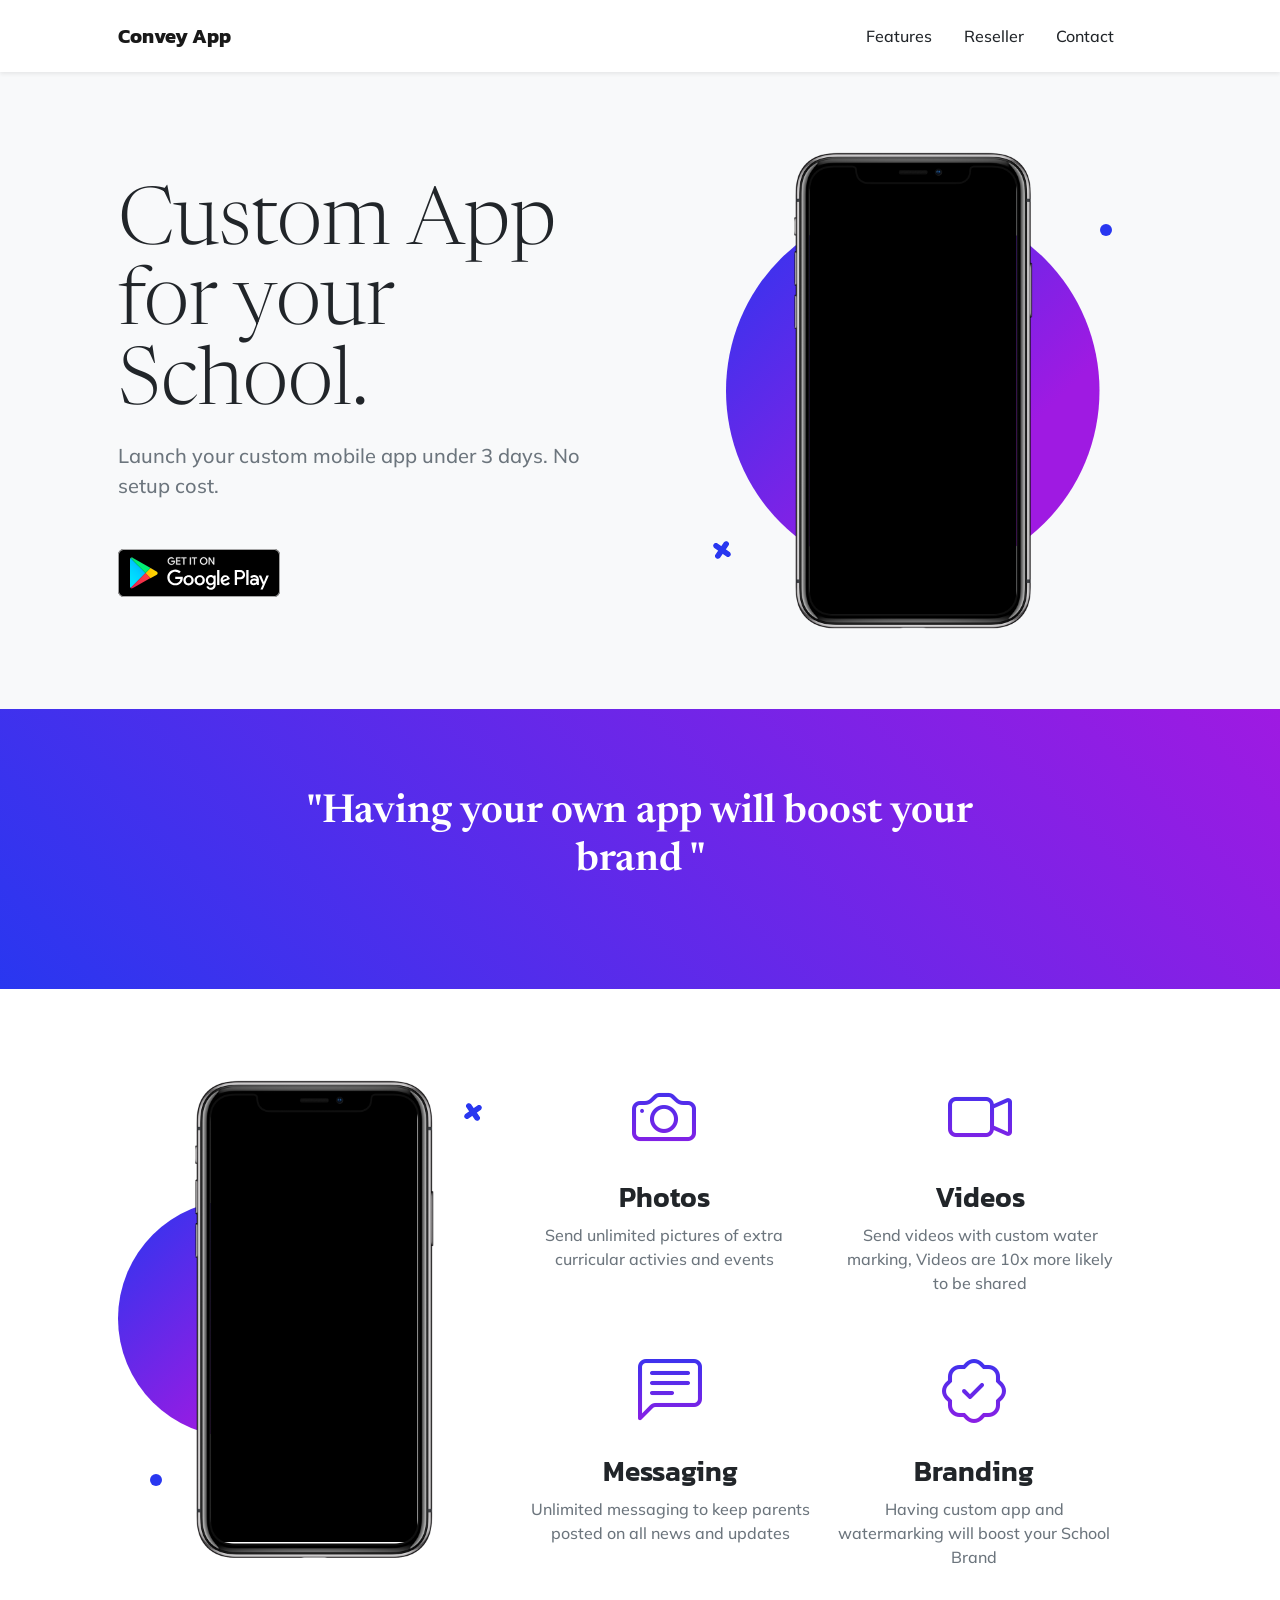
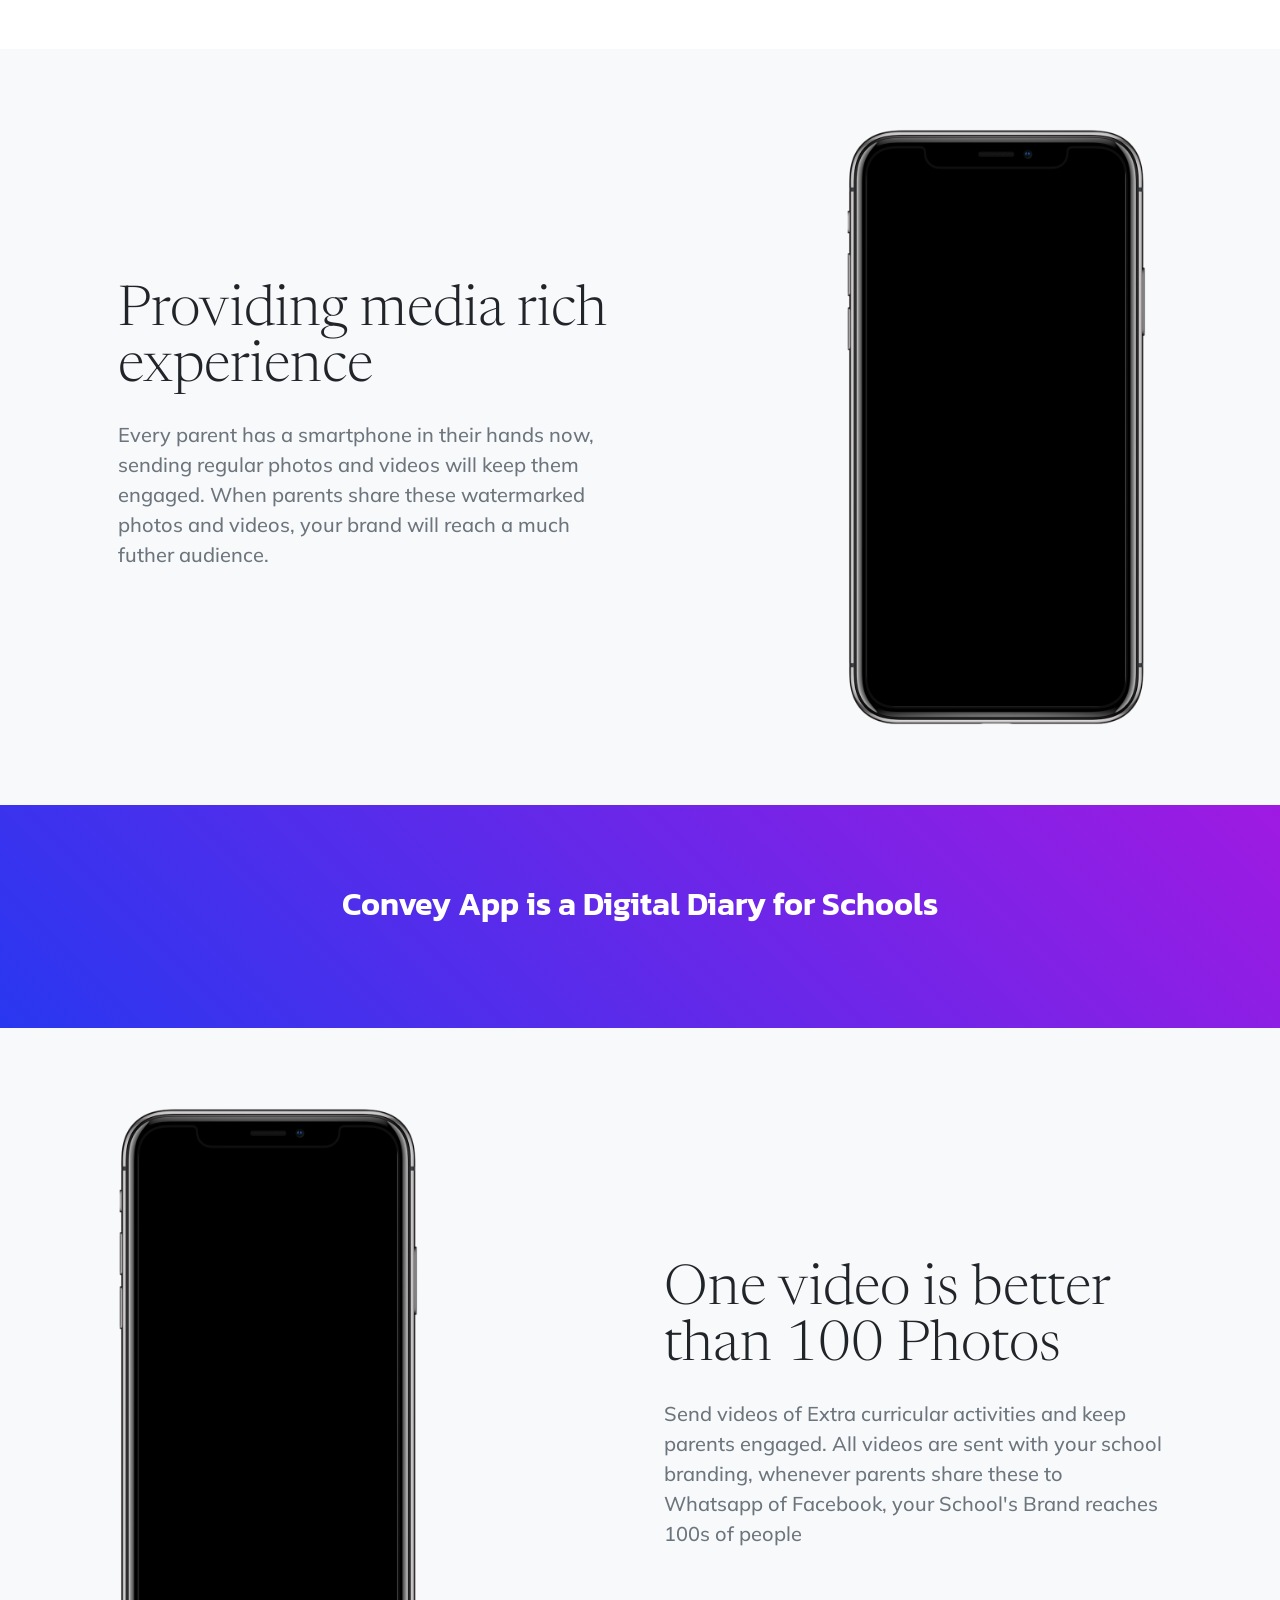
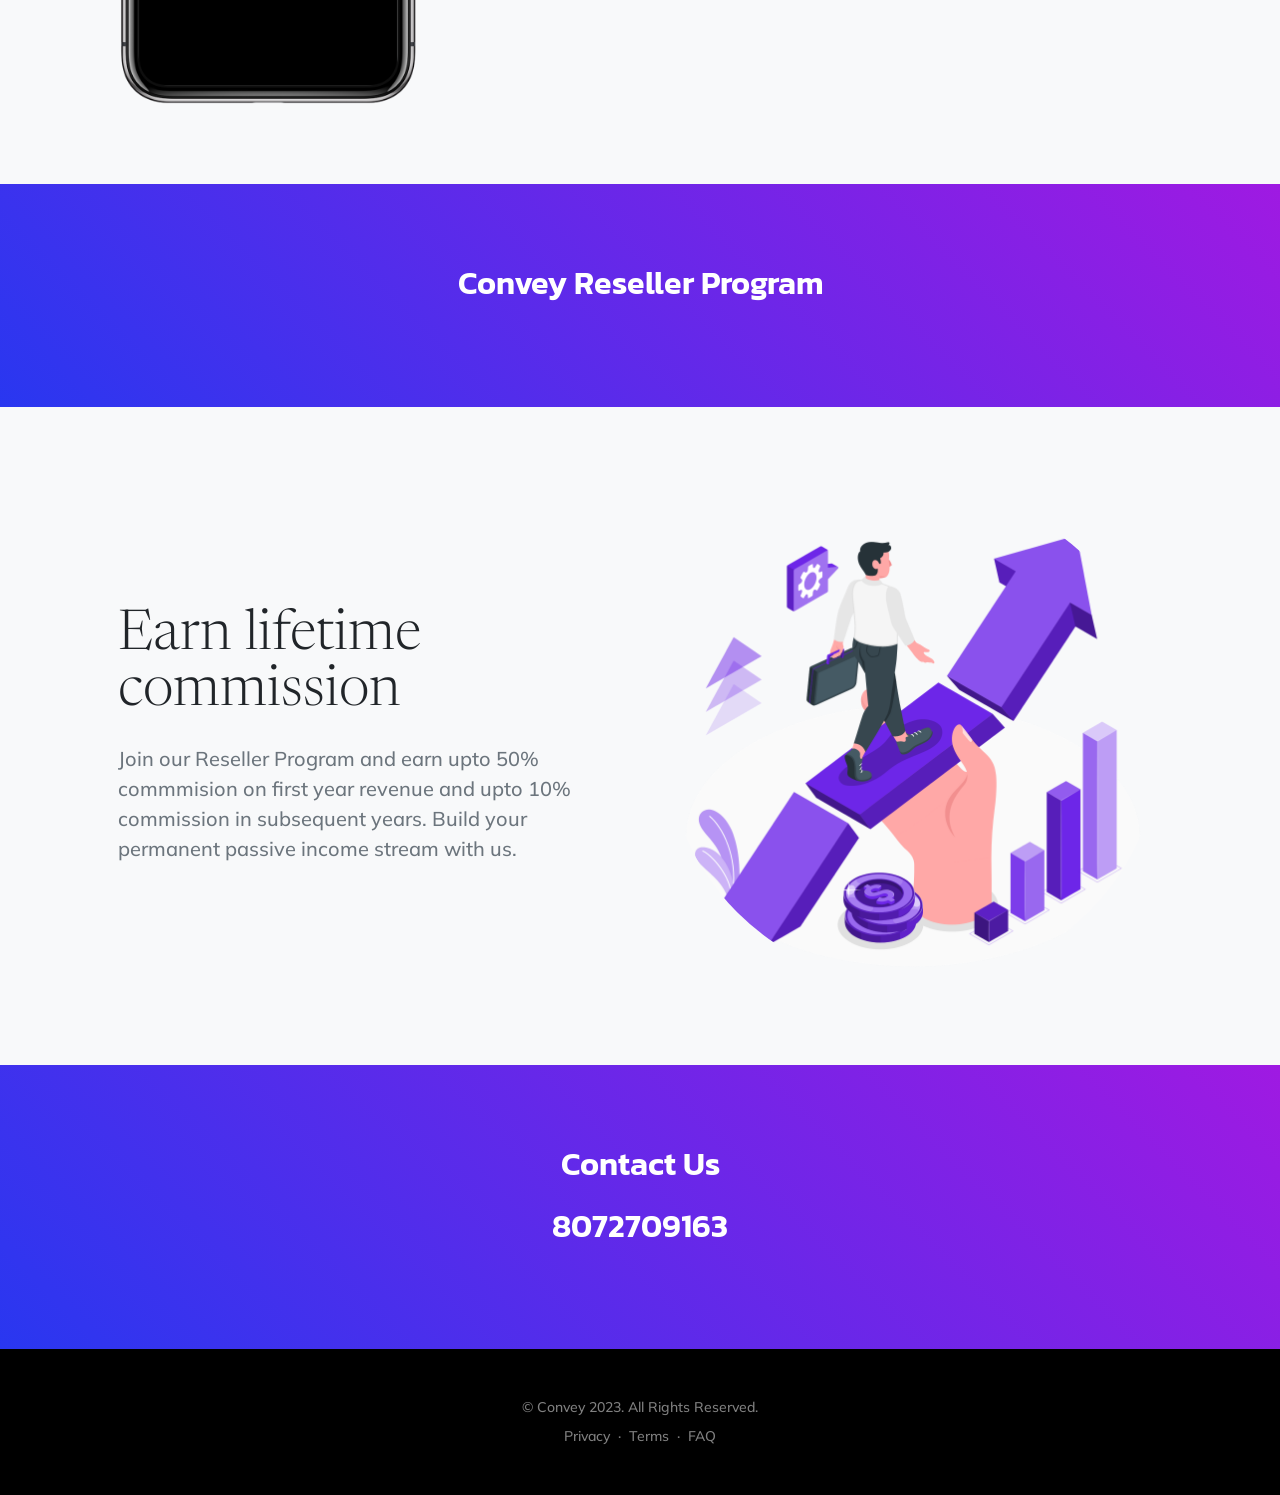
==== commit 82b60181: "new push" ====
--- a/index.html
+++ b/index.html
@@ -89,7 +89,7 @@
             <div class="container px-5">
                 <div class="row gx-5 justify-content-center">
                     <div class="col-xl-8">
-                        <div class="h2 fs-1 text-white mb-4">"Having your own app in playstore will boost your brand "</div>
+                        <div class="h2 fs-1 text-white mb-4">"Having your own app will boost your brand "</div>
                         
                     </div>
                 </div>
@@ -241,7 +241,7 @@
                 <div class="row gx-5 align-items-center justify-content-center justify-content-lg-between">
                     <div class="col-12 col-lg-6">
                         <h2 class="display-4 lh-1 mb-4">Earn lifetime commission</h2>
-                        <p class="lead fw-normal text-muted mb-5 mb-lg-0">Join our Reseller Program and earn upto 50% commmision on first year revenue and upto 10% commission in subsequent years. Build your permanent passive income stream with us.</p>
+                        <p class="lead fw-normal text-muted mb-5 mb-lg-0"> Join our Reseller Program and earn upto 50% commmision on first year revenue and upto 10% commission in subsequent years. Build your permanent passive income stream with us.</p>
                     </div>
                     <div class="col-sm-8 col-md-6">
                         <div class="px-5 px-sm-0"><img class="img-fluid rounded-circle" src="assets/img/reseller_1.png" alt="..." /></div>
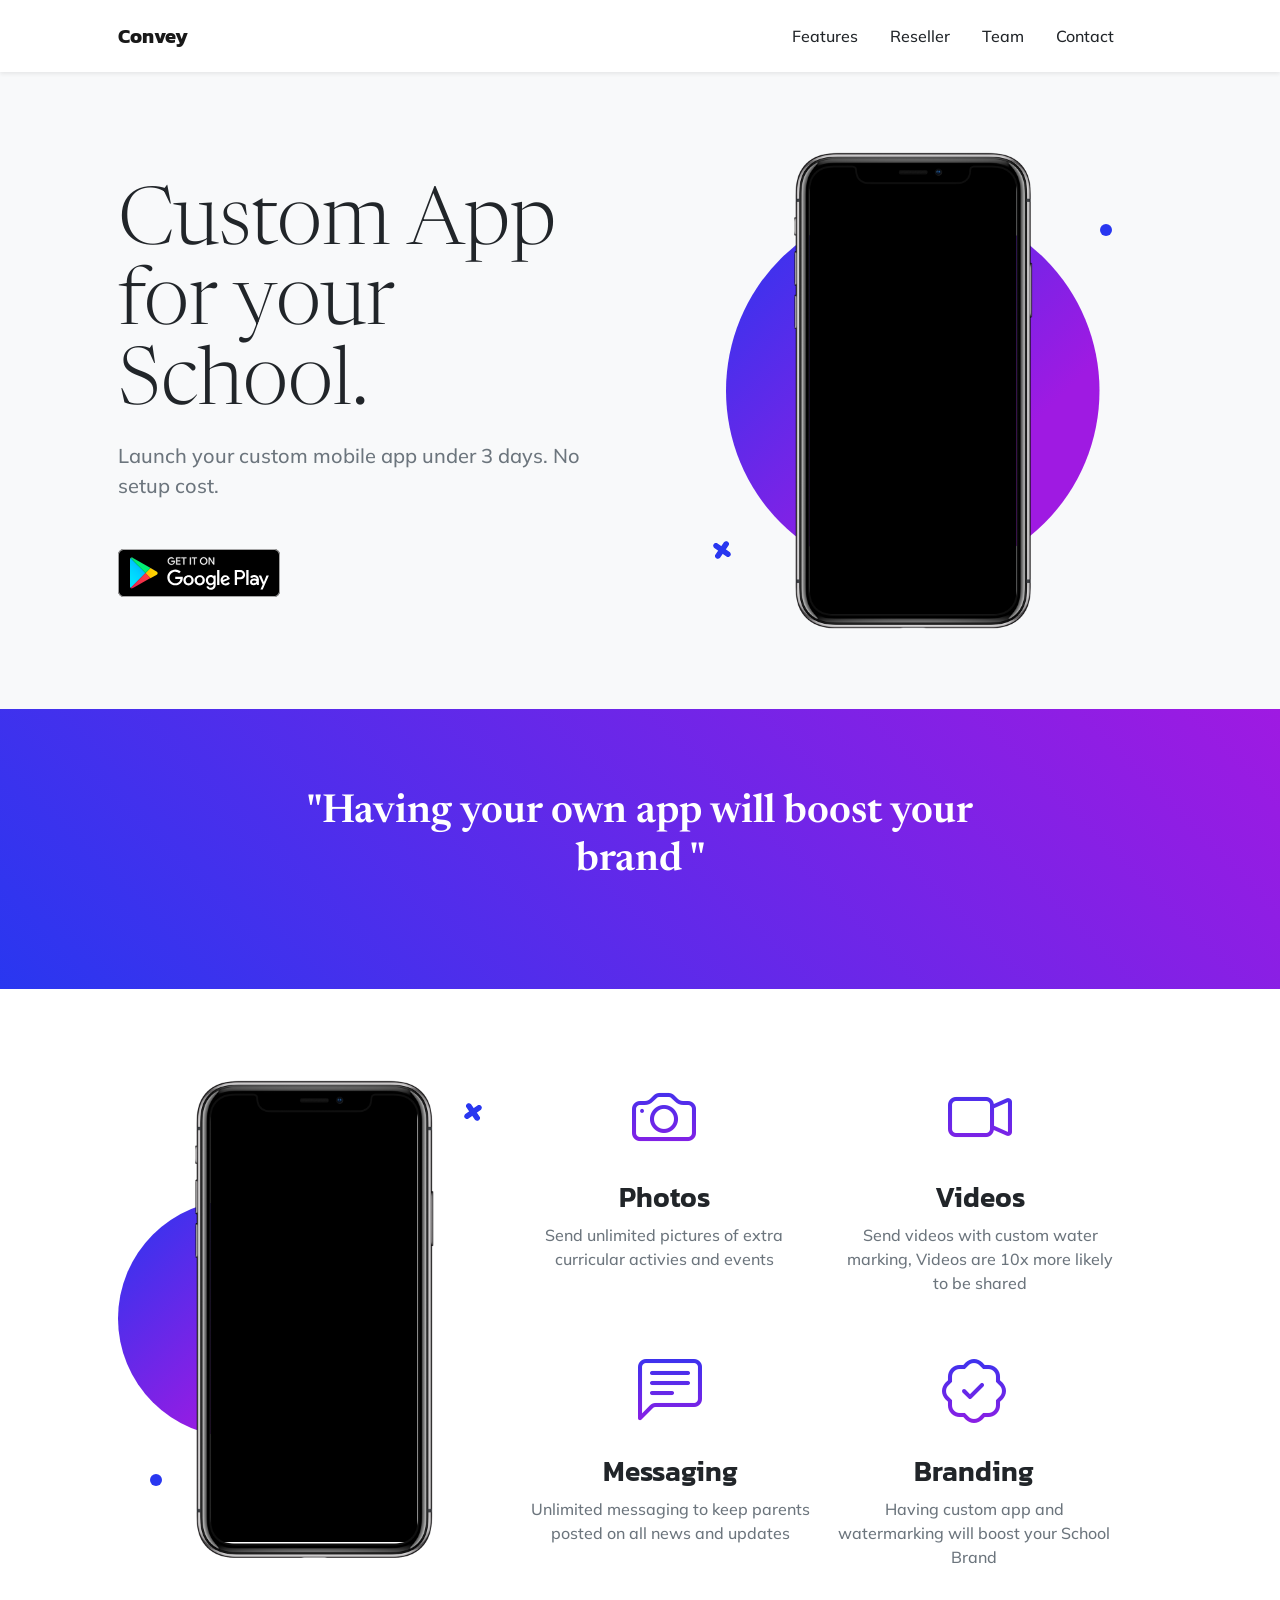
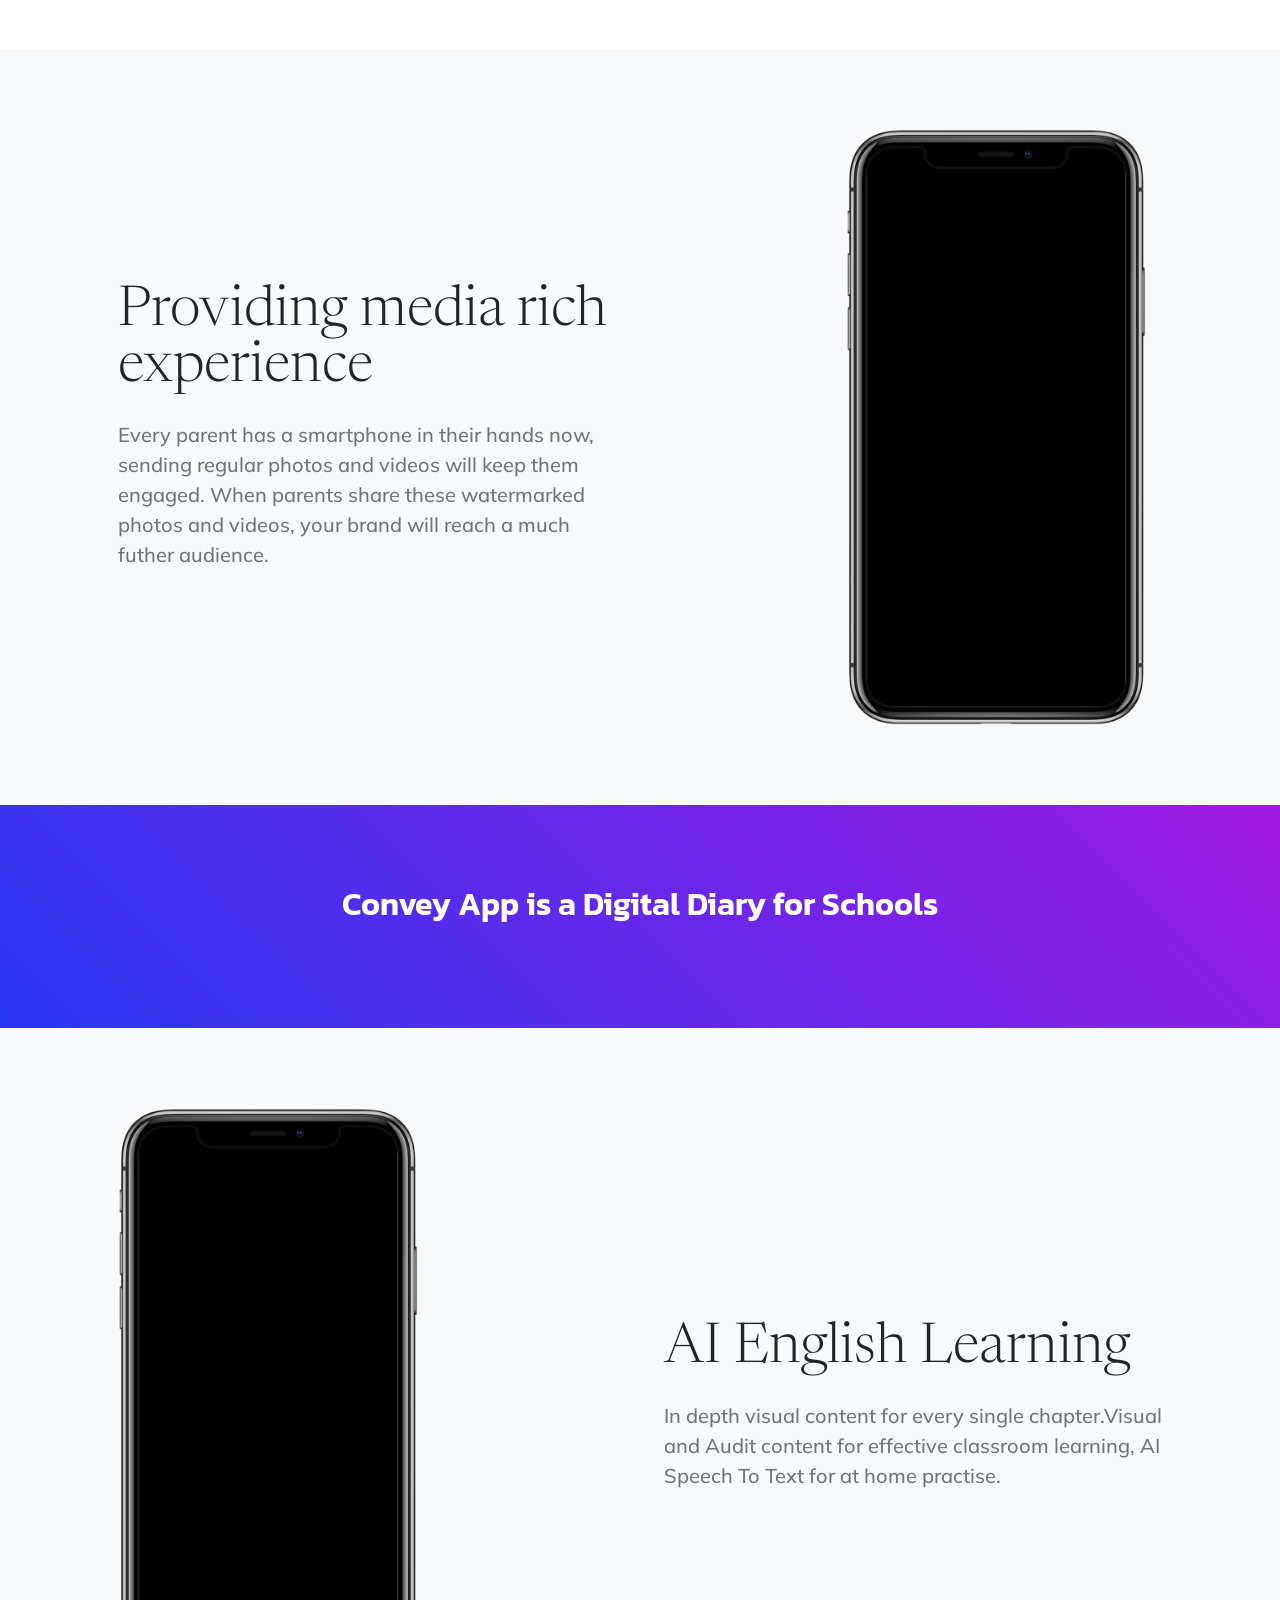
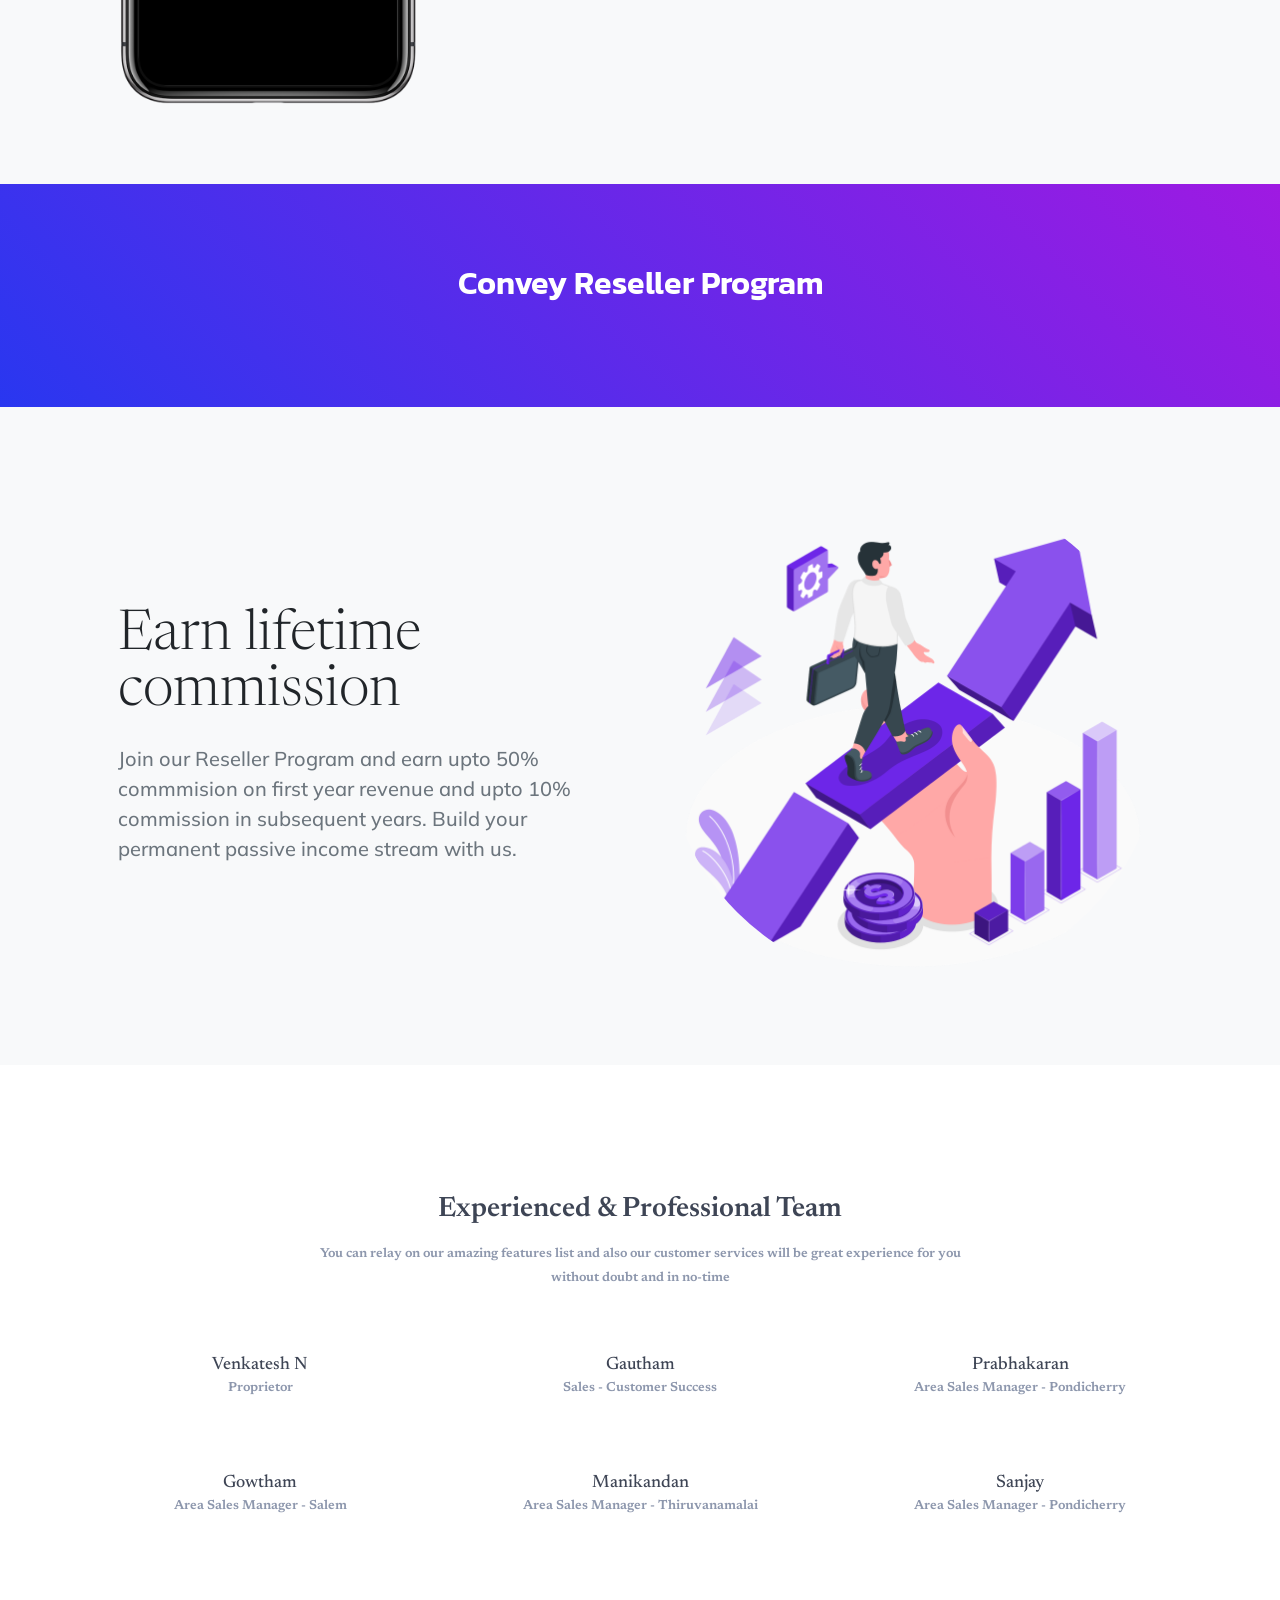
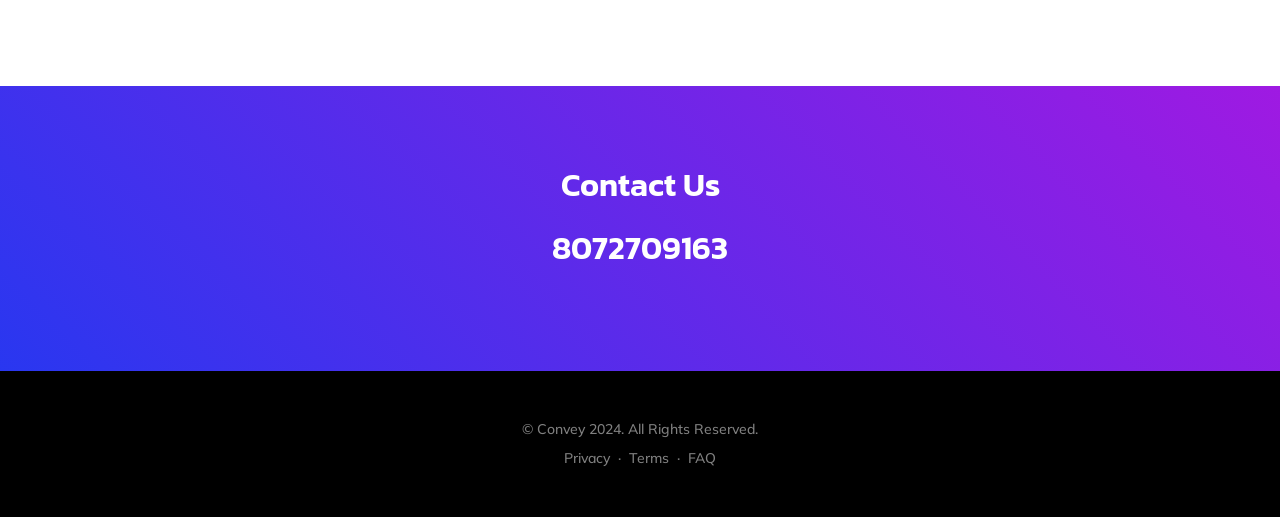
==== commit 4d5935d8: "changes" ====
--- a/index.html
+++ b/index.html
@@ -21,7 +21,7 @@
         <!-- Navigation-->
         <nav class="navbar navbar-expand-lg navbar-light fixed-top shadow-sm" id="mainNav">
             <div class="container px-5">
-                <a class="navbar-brand fw-bold" href="#page-top">Convey App</a>
+                <a class="navbar-brand fw-bold" href="#page-top">Convey</a>
                 <button class="navbar-toggler" type="button" data-bs-toggle="collapse" data-bs-target="#navbarResponsive" aria-controls="navbarResponsive" aria-expanded="false" aria-label="Toggle navigation">
                     Menu
                     <i class="bi-list"></i>
@@ -31,6 +31,7 @@
                         
                         <li class="nav-item"><a class="nav-link me-lg-3" href="#features">Features</a></li>
                         <li class="nav-item"><a class="nav-link me-lg-3" href="#reseller">Reseller</a></li>
+                        <li class="nav-item"><a class="nav-link me-lg-3" href="#team">Team</a></li>
                         <li class="nav-item"><a class="nav-link me-lg-3" href="#contact">Contact</a></li>
                         
                     </ul>
@@ -215,15 +216,15 @@
                                     <!-- * * This can be a video, image, or just about anything else.-->
                                     <!-- * * Set the max width of your media to 100% and the height to-->
                                     <!-- * * 100% like the demo example below.-->
-                                    <video muted="muted" autoplay="" loop="" style="max-width: 100%; height: 100%"><source src="assets/img/video_scroll.mp4" type="video/mp4" /></video>
+                                    <video muted="muted" autoplay="" loop="" style="max-width: 100%; height: 100%"><source src="assets/img/demo.mp4" type="video/mp4" /></video>
                                 </div>
                             </div>
                         </div>
                     </div>
                     <div class="col-12 col-lg-6">
                         <!-- <div class="px-5 px-sm-0"><img class="img-fluid rounded-circle" src="assets/img/covid.png" alt="..." /></div> -->
-                        <h2 class="display-4 lh-1 mb-4">One video is better than 100 Photos</h2>
-                        <p class="lead fw-normal text-muted mb-5 mb-lg-0">Send videos of Extra curricular activities and keep parents engaged. All videos are sent with your school branding, whenever parents share these to Whatsapp of Facebook, your School's Brand reaches 100s of people</p>
+                        <h2 class="display-4 lh-1 mb-4">AI English Learning</h2>
+                        <p class="lead fw-normal text-muted mb-5 mb-lg-0">In depth visual content for every single chapter.Visual and Audit content for effective classroom learning, AI Speech To Text for at home practise.</p>
                     </div>
                    
                 </div>
@@ -250,6 +251,123 @@
                 </div>
             </div>
         </section>  
+        <section  id="team">
+            <div class="py-5 team4">
+                <div class="container">
+                  <div class="row justify-content-center mb-4">
+                    <div class="col-md-7 text-center">
+                      <h3 class="mb-3">Experienced & Professional Team</h3>
+                      <h6 class="subtitle">You can relay on our amazing features list and also our customer services will be great experience for you without doubt and in no-time</h6>
+                    </div>
+                  </div>
+                  <div class="row">
+                    <!-- column  -->
+                    <div class="col-lg-4 mb-4">
+                      <!-- Row -->
+                      <div class="row">
+                        
+                        <div class="col-md-12 text-center">
+                          <div class="pt-2">
+                            <h5 class="mt-4 font-weight-medium mb-0">Venkatesh N</h5>
+                            <h6 class="subtitle mb-3">Proprietor</h6>
+                           
+                          </div>
+                        </div>
+                      </div>
+                      <!-- Row -->
+                    </div>
+                    <!-- column  -->
+                    <!-- column  -->
+                    <div class="col-lg-4 mb-4">
+                      <!-- Row -->
+                      <div class="row">
+                        
+                        <div class="col-md-12 text-center">
+                          <div class="pt-2">
+                            <h5 class="mt-4 font-weight-medium mb-0">Gautham</h5>
+                            <h6 class="subtitle mb-3">Sales - Customer Success </h6>
+                            
+                          </div>
+                        </div>
+                      </div>
+                      <!-- Row -->
+                    </div>
+                    <!-- column  -->
+                    <!-- column  -->
+                    <div class="col-lg-4 mb-4">
+                      <!-- Row -->
+                      <div class="row">
+                        
+                        <div class="col-md-12 text-center">
+                          <div class="pt-2">
+                            <h5 class="mt-4 font-weight-medium mb-0">Prabhakaran</h5>
+                            <h6 class="subtitle mb-3">Area Sales Manager - Pondicherry</h6>
+                            
+                          </div>
+                        </div>
+                      </div>
+                      <!-- Row -->
+                    </div>
+                    <!-- column  -->
+                    <!-- column  -->
+                    
+                  </div>
+                  <div class="row">
+                    <!-- column  -->
+                    <div class="col-lg-4 mb-4">
+                      <!-- Row -->
+                      <div class="row">
+                        
+                        <div class="col-md-12 text-center">
+                          <div class="pt-2">
+                            <h5 class="mt-4 font-weight-medium mb-0">Gowtham</h5>
+                            <h6 class="subtitle mb-3">Area Sales Manager - Salem</h6>
+                           
+                          </div>
+                        </div>
+                      </div>
+                      <!-- Row -->
+                    </div>
+                    <!-- column  -->
+                    <!-- column  -->
+                    <div class="col-lg-4 mb-4">
+                      <!-- Row -->
+                      <div class="row">
+                       
+                        <div class="col-md-12 text-center">
+                          <div class="pt-2">
+                            <h5 class="mt-4 font-weight-medium mb-0">Manikandan</h5>
+                            <h6 class="subtitle mb-3">Area Sales Manager - Thiruvanamalai</h6>
+                            
+                          </div>
+                        </div>
+                      </div>
+                      <!-- Row -->
+                    </div>
+                    <!-- column  -->
+                    <!-- column  -->
+                    <div class="col-lg-4 mb-4">
+                      <!-- Row -->
+                      <div class="row">
+                        
+                        <div class="col-md-12 text-center">
+                          <div class="pt-2">
+                            <h5 class="mt-4 font-weight-medium mb-0">Sanjay</h5>
+                            <h6 class="subtitle mb-3">Area Sales Manager - Pondicherry</h6>
+                            
+                          </div>
+                        </div>
+                      </div>
+                      <!-- Row -->
+                    </div>
+                    <!-- column  -->
+                    <!-- column  -->
+                    
+                  </div>
+                </div>
+                
+              </div>
+        </section>
          <section class="bg-gradient-primary-to-secondary" id="contact">
             <div class="container px-5">
                 <!-- <h2 class="text-center text-white font-alt mb-4">Contact Now </h2> -->
@@ -262,7 +380,7 @@
         <footer class="bg-black text-center py-5">
             <div class="container px-5">
                 <div class="text-white-50 small">
-                    <div class="mb-2">&copy; Convey 2023. All Rights Reserved.</div>
+                    <div class="mb-2">&copy; Convey 2024. All Rights Reserved.</div>
                     <a href="#!">Privacy</a>
                     <span class="mx-1">&middot;</span>
                     <a href="#!">Terms</a>
